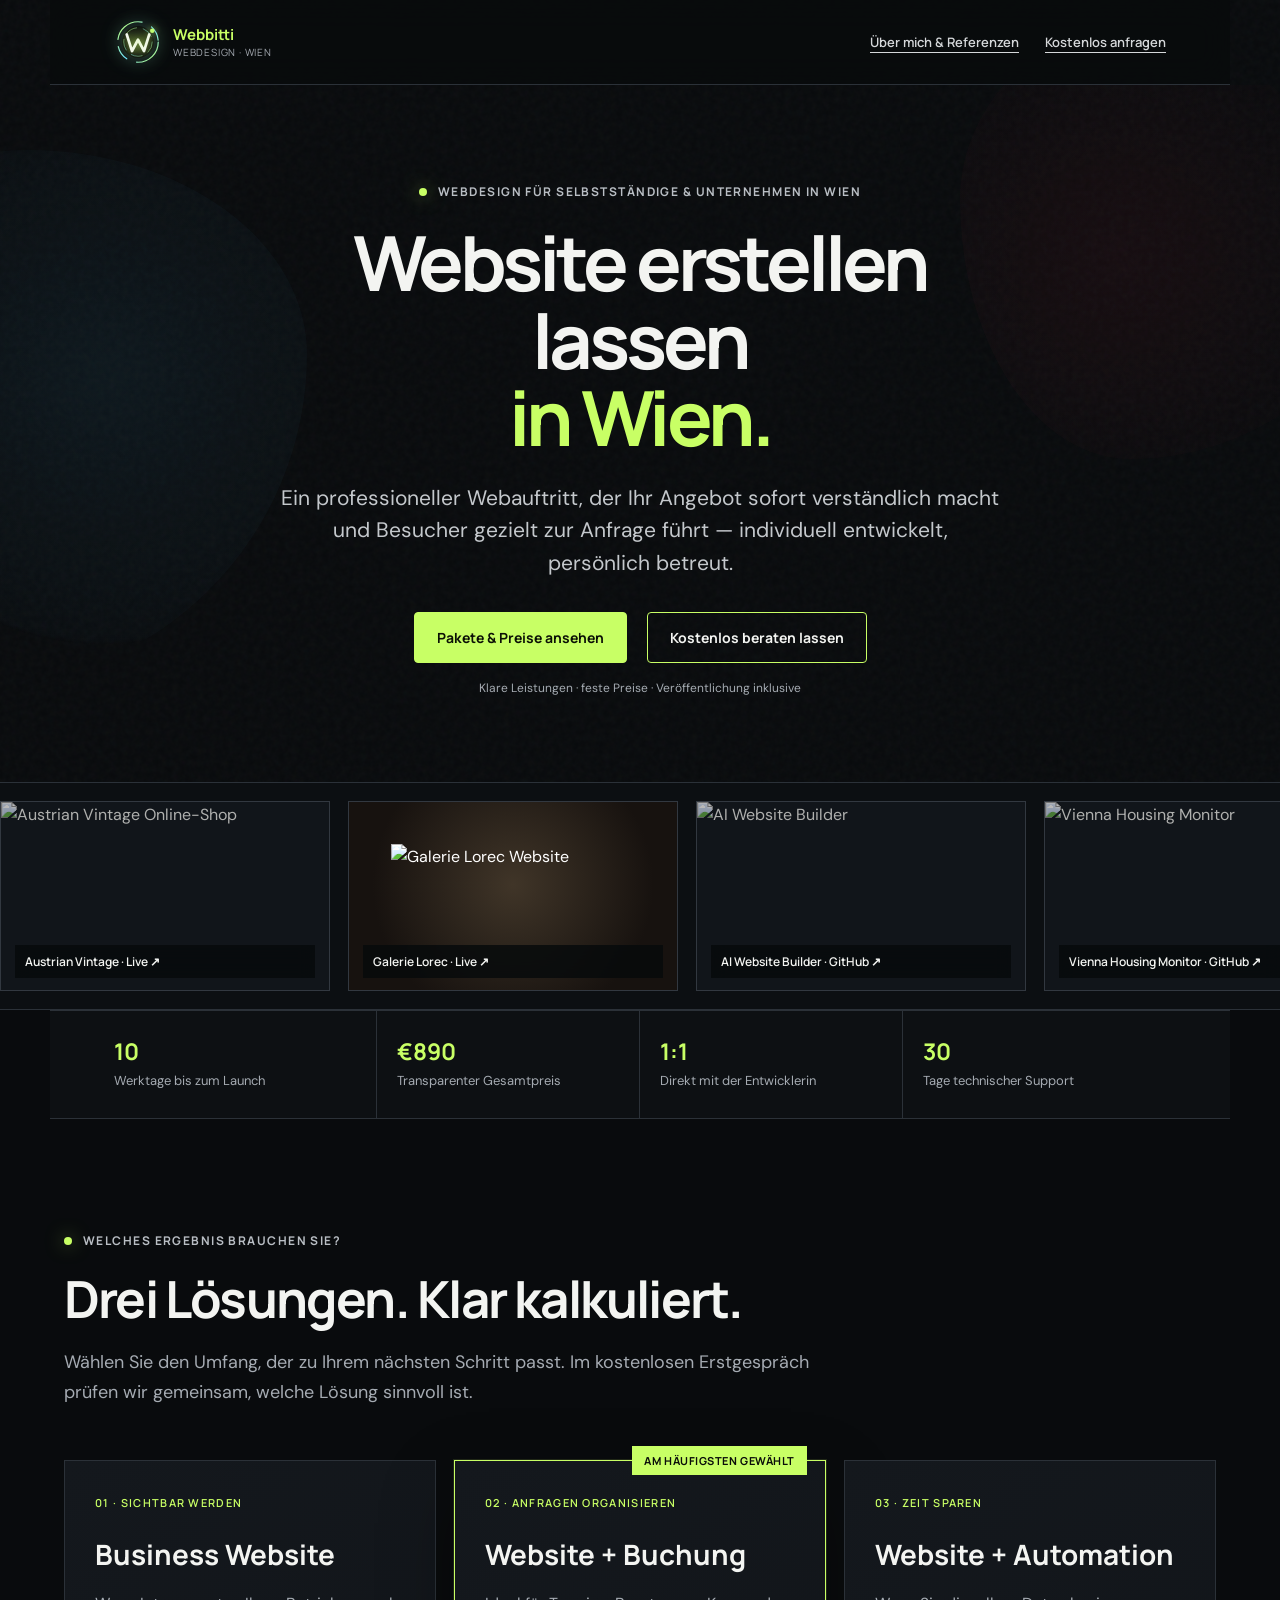
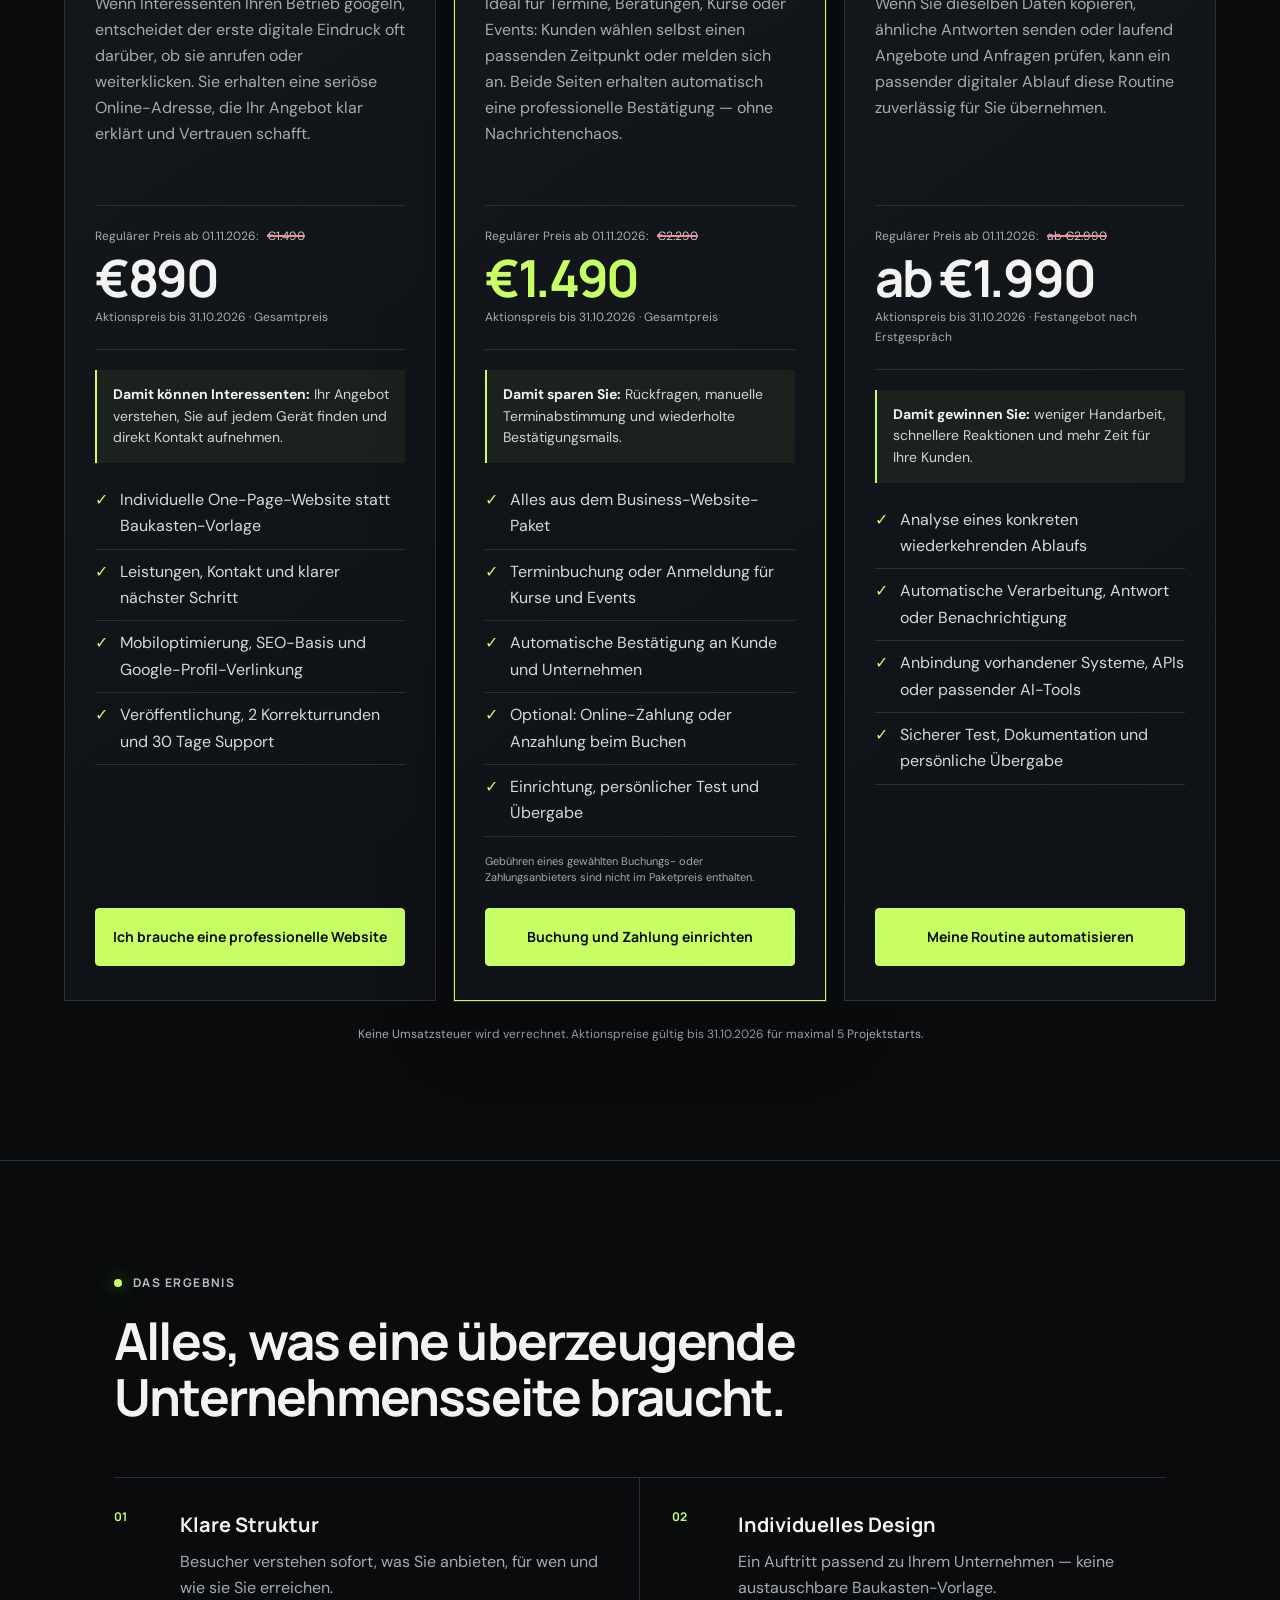
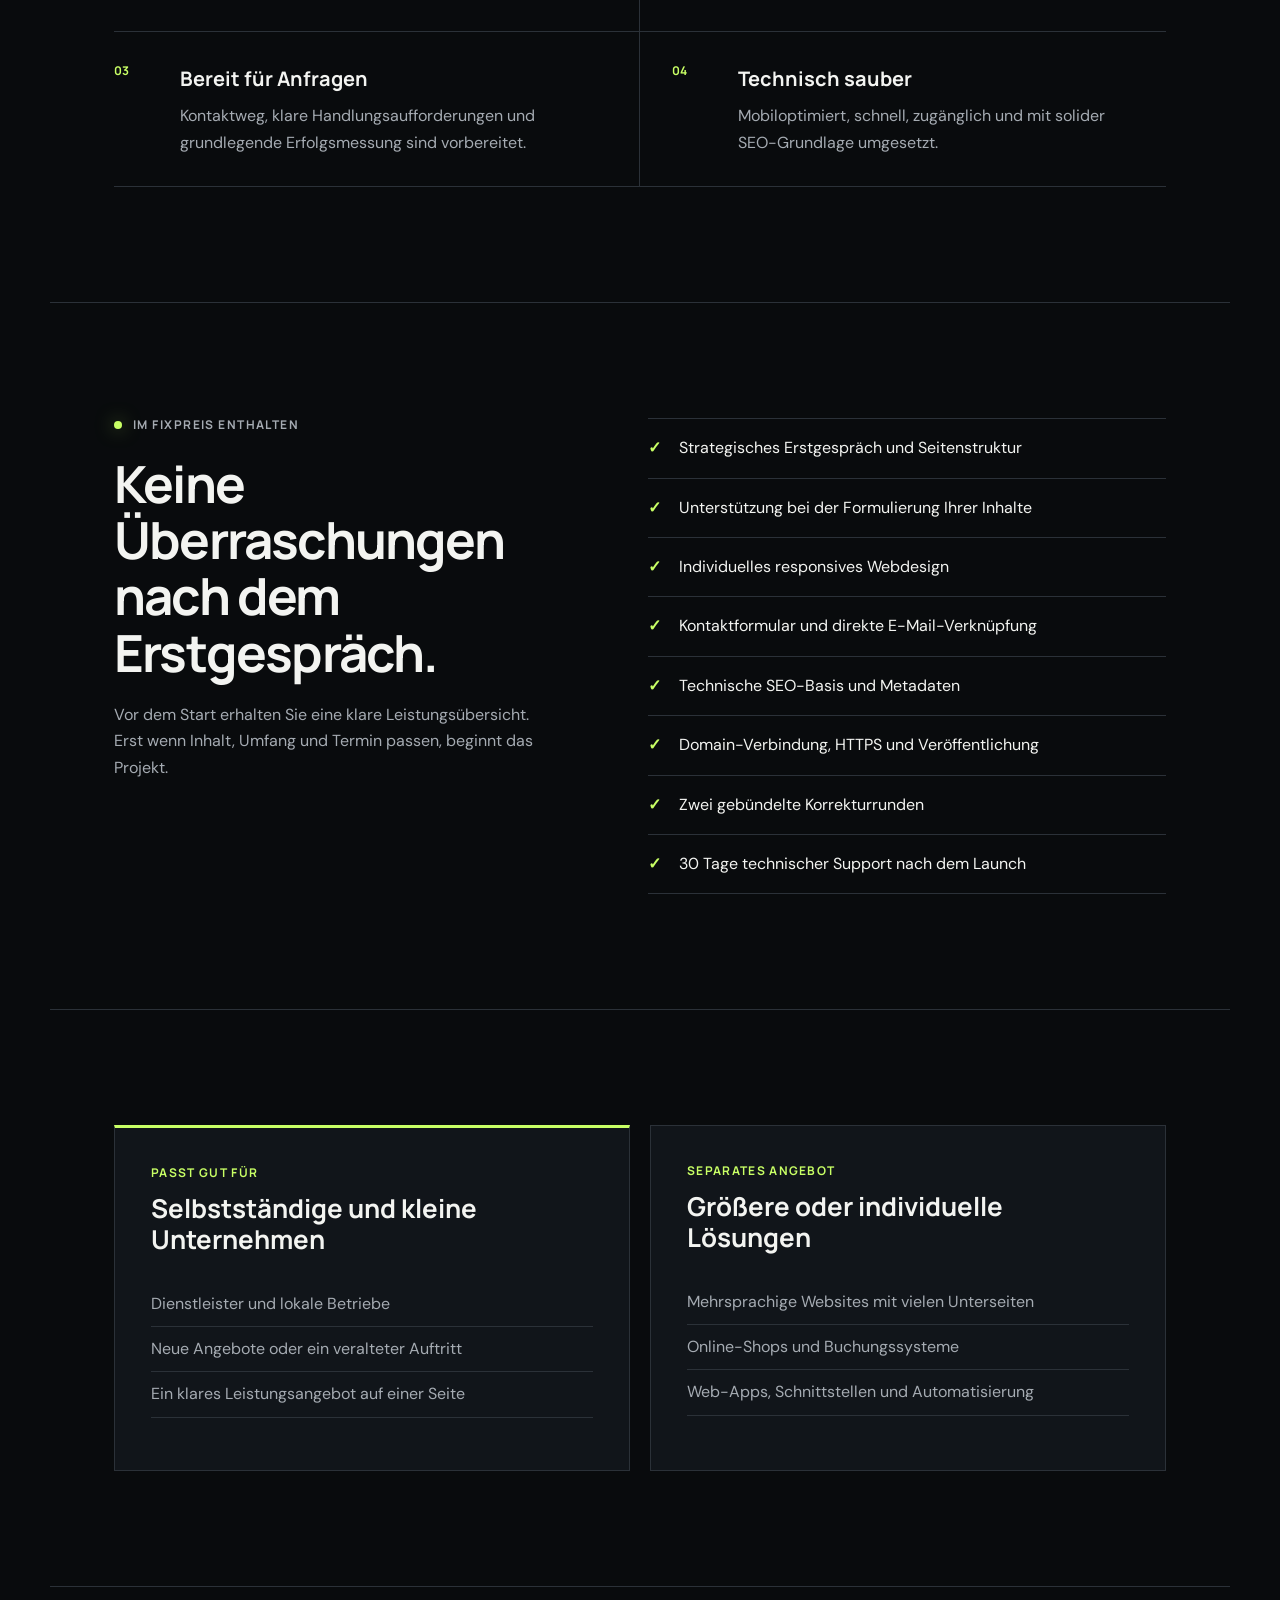
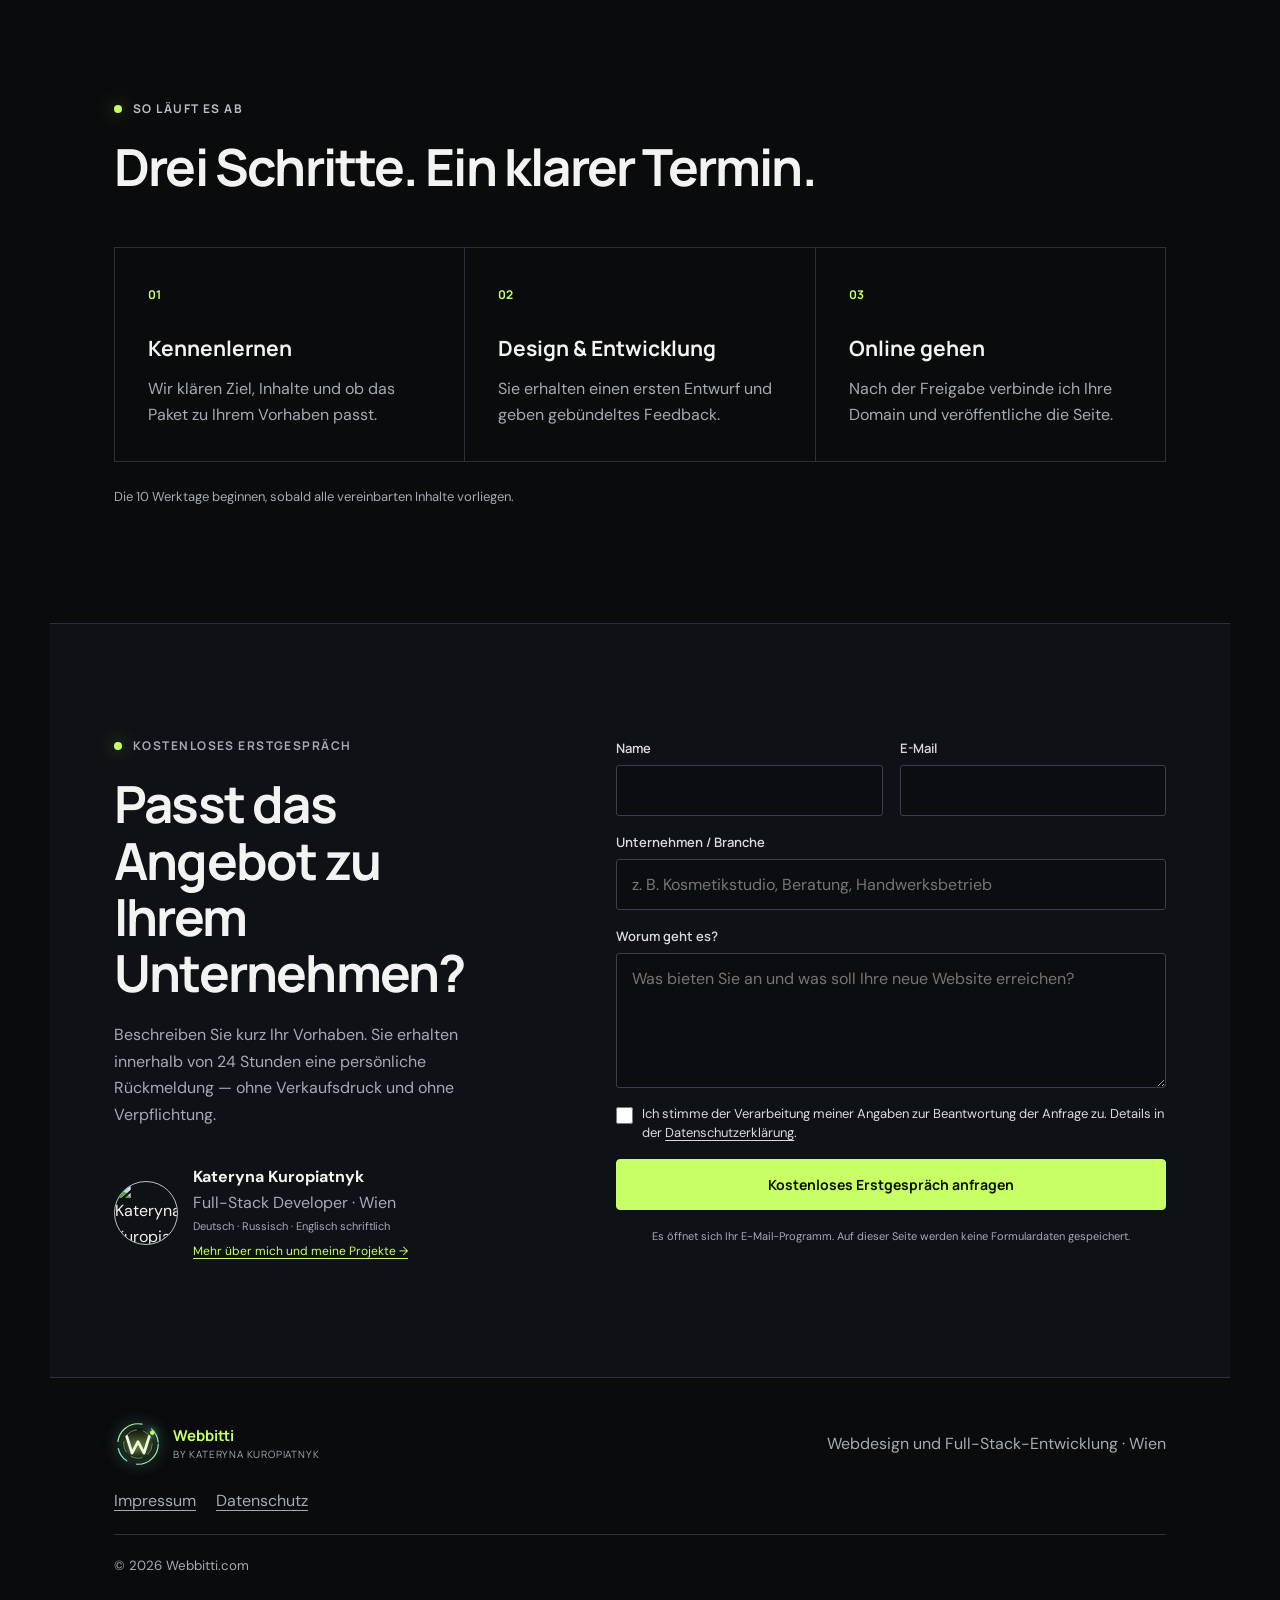
==== webdesign/index.html @ 43cb34ab "Clarify service packages and project links" ====
<!doctype html>
<html lang="de">
<head>
  <meta charset="utf-8">
  <meta name="viewport" content="width=device-width,initial-scale=1">
  <meta name="theme-color" content="#090b0d">
  <title>Website erstellen lassen in Wien | Webbitti</title>
  <meta name="description" content="Website erstellen lassen in Wien: drei klare Pakete für Selbstständige und kleine Unternehmen, persönliche Umsetzung und kostenloses Erstgespräch.">
  <meta name="robots" content="index,follow,max-image-preview:large">
  <link rel="canonical" href="https://webdesign.webbitti.com/">
  <link rel="icon" href="https://webbitti.com/img/favicon.svg" type="image/svg+xml">
  <link rel="preconnect" href="https://fonts.googleapis.com">
  <link rel="preconnect" href="https://fonts.gstatic.com" crossorigin>
  <link href="https://fonts.googleapis.com/css2?family=DM+Sans:wght@400;500;600&family=Manrope:wght@500;600;700&display=swap" rel="stylesheet">
  <link rel="stylesheet" href="landing.css?v=2">
  <link rel="stylesheet" href="hero-center.css?v=2">
  <link rel="stylesheet" href="landing-return.css?v=1">
  <link rel="stylesheet" href="logo-motion.css?v=1">
  <link rel="stylesheet" href="package-detail.css?v=1">
  <script src="landing.js?v=5" defer></script>
  <script type="application/ld+json">{"@context":"https://schema.org","@type":"ProfessionalService","name":"Webbitti","url":"https://webbitti.com","areaServed":{"@type":"City","name":"Wien"},"makesOffer":[{"@type":"Offer","name":"Business Website","price":"890","priceCurrency":"EUR","validThrough":"2026-10-31"},{"@type":"Offer","name":"Website mit Buchung","price":"1490","priceCurrency":"EUR","validThrough":"2026-10-31"},{"@type":"Offer","name":"Website mit Automation","price":"1990","priceCurrency":"EUR"}]}</script>
</head>
<body>
  <a class="skip-link" href="#main">Zum Inhalt</a>
  <header class="topbar">
    <a class="brand" href="https://webbitti.com" aria-label="Webbitti Hauptwebsite">
      <span class="brand-mark" aria-hidden="true"><svg viewBox="0 0 64 64" focusable="false"><defs><linearGradient id="webbitti-glow" x1="0" y1="0" x2="1" y2="1"><stop stop-color="#c8ff65"/><stop offset=".55" stop-color="#71e4ff"/><stop offset="1" stop-color="#c8ff65"/></linearGradient></defs><circle class="logo-orbit outer" cx="32" cy="32" r="27"/><circle class="logo-orbit inner" cx="32" cy="32" r="19"/><path class="logo-w" d="M17 22l7 22 8-15 8 15 7-22"/><circle class="logo-spark" cx="51" cy="17" r="3"/></svg></span>
      <span><b>Webbitti</b><small>Webdesign · Wien</small></span>
    </a>
    <nav class="top-actions" aria-label="Direktlinks">
      <a class="about-link" href="https://webbitti.com/#profil">Über mich &amp; Referenzen</a>
      <a class="top-cta" href="#anfrage">Kostenlos anfragen</a>
    </nav>
  </header>

  <main id="main">
    <section class="hero">
      <div class="hero-copy">
        <p class="eyebrow"><span></span>Webdesign für Selbstständige &amp; Unternehmen in Wien</p>
        <h1>Website erstellen lassen<br><em>in Wien.</em></h1>
        <p class="intro">Ein professioneller Webauftritt, der Ihr Angebot sofort verständlich macht und Besucher gezielt zur Anfrage führt — individuell entwickelt, persönlich betreut.</p>
        <div class="hero-actions"><a class="button primary" href="#angebote">Pakete &amp; Preise ansehen</a><a class="button secondary" href="#anfrage">Kostenlos beraten lassen</a></div>
        <p class="hero-note">Klare Leistungen · feste Preise · Veröffentlichung inklusive</p>
      </div>
      <div class="work-marquee" aria-label="Ausgewählte Projekte">
        <div class="work-track">
          <a href="https://austrianvintage.com" target="_blank" rel="noopener noreferrer"><img src="https://webbitti.com/img/project-antique.jpg" alt="Austrian Vintage Online-Shop"><span>Austrian Vintage · Live ↗</span></a>
          <a class="lorec" href="https://galerie-lorec.at/" target="_blank" rel="noopener noreferrer"><img src="https://webbitti.com/img/project-lorec.png" alt="Galerie Lorec Website"><span>Galerie Lorec · Live ↗</span></a>
          <a href="https://github.com/ekaterinakuropiatnik-max/ai-website-builder" target="_blank" rel="noopener noreferrer"><img src="https://webbitti.com/img/project-ai-builder.jpg" alt="AI Website Builder"><span>AI Website Builder · GitHub ↗</span></a>
          <a href="https://github.com/ekaterinakuropiatnik-max/vienna-housing-monitor" target="_blank" rel="noopener noreferrer"><img src="https://webbitti.com/img/project-housing.jpg" alt="Vienna Housing Monitor"><span>Vienna Housing Monitor · GitHub ↗</span></a>
          <a href="https://ekaterinakuropiatnik-max.github.io/restaurant-website-concept/" target="_blank" rel="noopener noreferrer"><img src="https://webbitti.com/img/project-restaurant.jpg" alt="Restaurant Website Concept"><span>Restaurant Concept · Live ↗</span></a>
          <a href="https://austrianvintage.com" target="_blank" rel="noopener noreferrer" aria-hidden="true" tabindex="-1"><img src="https://webbitti.com/img/project-antique.jpg" alt=""><span>Austrian Vintage · Live ↗</span></a>
          <a class="lorec" href="https://galerie-lorec.at/" target="_blank" rel="noopener noreferrer" aria-hidden="true" tabindex="-1"><img src="https://webbitti.com/img/project-lorec.png" alt=""><span>Galerie Lorec · Live ↗</span></a>
          <a href="https://github.com/ekaterinakuropiatnik-max/ai-website-builder" target="_blank" rel="noopener noreferrer" aria-hidden="true" tabindex="-1"><img src="https://webbitti.com/img/project-ai-builder.jpg" alt=""><span>AI Website Builder · GitHub ↗</span></a>
          <a href="https://github.com/ekaterinakuropiatnik-max/vienna-housing-monitor" target="_blank" rel="noopener noreferrer" aria-hidden="true" tabindex="-1"><img src="https://webbitti.com/img/project-housing.jpg" alt=""><span>Vienna Housing Monitor · GitHub ↗</span></a>
          <a href="https://ekaterinakuropiatnik-max.github.io/restaurant-website-concept/" aria-hidden="true" tabindex="-1"><img src="https://webbitti.com/img/project-restaurant.jpg" alt=""><span>Restaurant Concept · Live ↗</span></a>
        </div>
      </div>
    </section>

    <section class="trust-strip" aria-label="Leistungsversprechen">
      <div><b>10</b><span>Werktage bis zum Launch</span></div>
      <div><b>€890</b><span>Transparenter Gesamtpreis</span></div>
      <div><b>1:1</b><span>Direkt mit der Entwicklerin</span></div>
      <div><b>30</b><span>Tage technischer Support</span></div>
    </section>

    <section class="section offers" id="angebote">
      <div class="section-heading">
        <p class="eyebrow"><span></span>Welches Ergebnis brauchen Sie?</p>
        <h2>Drei Lösungen. Klar kalkuliert.</h2>
        <p>Wählen Sie den Umfang, der zu Ihrem nächsten Schritt passt. Im kostenlosen Erstgespräch prüfen wir gemeinsam, welche Lösung sinnvoll ist.</p>
      </div>
      <div class="offer-grid">
        <article class="package-card">
          <p class="package-kicker">01 · Sichtbar werden</p><h3>Business Website</h3>
          <p class="package-need">Wenn Interessenten Ihren Betrieb googeln, entscheidet der erste digitale Eindruck oft darüber, ob sie anrufen oder weiterklicken. Sie erhalten eine seriöse Online-Adresse, die Ihr Angebot klar erklärt und Vertrauen schafft.</p>
          <div class="package-price"><span>Regulärer Preis ab 01.11.2026: <s>€1.490</s></span><strong>€890</strong><small>Aktionspreis bis 31.10.2026 · Gesamtpreis</small></div>
          <p class="package-result"><b>Damit können Interessenten:</b> Ihr Angebot verstehen, Sie auf jedem Gerät finden und direkt Kontakt aufnehmen.</p>
          <ul><li>Individuelle One-Page-Website statt Baukasten-Vorlage</li><li>Leistungen, Kontakt und klarer nächster Schritt</li><li>Mobiloptimierung, SEO-Basis und Google-Profil-Verlinkung</li><li>Veröffentlichung, 2 Korrekturrunden und 30 Tage Support</li></ul>
          <a class="button primary full" href="#anfrage" data-package="Business Website">Ich brauche eine professionelle Website</a>
        </article>
        <article class="package-card featured">
          <p class="package-badge">Am häufigsten gewählt</p><p class="package-kicker">02 · Anfragen organisieren</p><h3>Website + Buchung</h3>
          <p class="package-need">Ideal für Termine, Beratungen, Kurse oder Events: Kunden wählen selbst einen passenden Zeitpunkt oder melden sich an. Beide Seiten erhalten automatisch eine professionelle Bestätigung — ohne Nachrichtenchaos.</p>
          <div class="package-price"><span>Regulärer Preis ab 01.11.2026: <s>€2.290</s></span><strong>€1.490</strong><small>Aktionspreis bis 31.10.2026 · Gesamtpreis</small></div>
          <p class="package-result"><b>Damit sparen Sie:</b> Rückfragen, manuelle Terminabstimmung und wiederholte Bestätigungsmails.</p>
          <ul><li>Alles aus dem Business-Website-Paket</li><li>Terminbuchung oder Anmeldung für Kurse und Events</li><li>Automatische Bestätigung an Kunde und Unternehmen</li><li>Optional: Online-Zahlung oder Anzahlung beim Buchen</li><li>Einrichtung, persönlicher Test und Übergabe</li></ul>
          <p class="package-note">Gebühren eines gewählten Buchungs- oder Zahlungsanbieters sind nicht im Paketpreis enthalten.</p>
          <a class="button primary full" href="#anfrage" data-package="Website + Buchung">Buchung und Zahlung einrichten</a>
        </article>
        <article class="package-card">
          <p class="package-kicker">03 · Zeit sparen</p><h3>Website + Automation</h3>
          <p class="package-need">Wenn Sie dieselben Daten kopieren, ähnliche Antworten senden oder laufend Angebote und Anfragen prüfen, kann ein passender digitaler Ablauf diese Routine zuverlässig für Sie übernehmen.</p>
          <div class="package-price"><span>Regulärer Preis ab 01.11.2026: <s>ab €2.990</s></span><strong>ab €1.990</strong><small>Aktionspreis bis 31.10.2026 · Festangebot nach Erstgespräch</small></div>
          <p class="package-result"><b>Damit gewinnen Sie:</b> weniger Handarbeit, schnellere Reaktionen und mehr Zeit für Ihre Kunden.</p>
          <ul><li>Analyse eines konkreten wiederkehrenden Ablaufs</li><li>Automatische Verarbeitung, Antwort oder Benachrichtigung</li><li>Anbindung vorhandener Systeme, APIs oder passender AI-Tools</li><li>Sicherer Test, Dokumentation und persönliche Übergabe</li></ul>
          <a class="button primary full" href="#anfrage" data-package="Website + Automation">Meine Routine automatisieren</a>
        </article>
      </div>
      <p class="tax-line">Keine Umsatzsteuer wird verrechnet. Aktionspreise gültig bis 31.10.2026 für maximal 5 Projektstarts.</p>
    </section>

    <section class="section outcome">
      <div class="section-heading">
        <p class="eyebrow"><span></span>Das Ergebnis</p>
        <h2>Alles, was eine überzeugende Unternehmensseite braucht.</h2>
      </div>
      <div class="feature-list">
        <article><b>01</b><div><h3>Klare Struktur</h3><p>Besucher verstehen sofort, was Sie anbieten, für wen und wie sie Sie erreichen.</p></div></article>
        <article><b>02</b><div><h3>Individuelles Design</h3><p>Ein Auftritt passend zu Ihrem Unternehmen — keine austauschbare Baukasten-Vorlage.</p></div></article>
        <article><b>03</b><div><h3>Bereit für Anfragen</h3><p>Kontaktweg, klare Handlungsaufforderungen und grundlegende Erfolgsmessung sind vorbereitet.</p></div></article>
        <article><b>04</b><div><h3>Technisch sauber</h3><p>Mobiloptimiert, schnell, zugänglich und mit solider SEO-Grundlage umgesetzt.</p></div></article>
      </div>
    </section>

    <section class="section included">
      <div>
        <p class="eyebrow"><span></span>Im Fixpreis enthalten</p>
        <h2>Keine Überraschungen nach dem Erstgespräch.</h2>
        <p>Vor dem Start erhalten Sie eine klare Leistungsübersicht. Erst wenn Inhalt, Umfang und Termin passen, beginnt das Projekt.</p>
      </div>
      <ul class="checklist">
        <li>Strategisches Erstgespräch und Seitenstruktur</li>
        <li>Unterstützung bei der Formulierung Ihrer Inhalte</li>
        <li>Individuelles responsives Webdesign</li>
        <li>Kontaktformular und direkte E-Mail-Verknüpfung</li>
        <li>Technische SEO-Basis und Metadaten</li>
        <li>Domain-Verbindung, HTTPS und Veröffentlichung</li>
        <li>Zwei gebündelte Korrekturrunden</li>
        <li>30 Tage technischer Support nach dem Launch</li>
      </ul>
    </section>

    <section class="section fit">
      <div class="fit-card good">
        <p>Passt gut für</p>
        <h3>Selbstständige und kleine Unternehmen</h3>
        <ul><li>Dienstleister und lokale Betriebe</li><li>Neue Angebote oder ein veralteter Auftritt</li><li>Ein klares Leistungsangebot auf einer Seite</li></ul>
      </div>
      <div class="fit-card neutral">
        <p>Separates Angebot</p>
        <h3>Größere oder individuelle Lösungen</h3>
        <ul><li>Mehrsprachige Websites mit vielen Unterseiten</li><li>Online-Shops und Buchungssysteme</li><li>Web-Apps, Schnittstellen und Automatisierung</li></ul>
      </div>
    </section>

    <section class="section process">
      <div class="section-heading">
        <p class="eyebrow"><span></span>So läuft es ab</p>
        <h2>Drei Schritte. Ein klarer Termin.</h2>
      </div>
      <ol>
        <li><b>01</b><h3>Kennenlernen</h3><p>Wir klären Ziel, Inhalte und ob das Paket zu Ihrem Vorhaben passt.</p></li>
        <li><b>02</b><h3>Design & Entwicklung</h3><p>Sie erhalten einen ersten Entwurf und geben gebündeltes Feedback.</p></li>
        <li><b>03</b><h3>Online gehen</h3><p>Nach der Freigabe verbinde ich Ihre Domain und veröffentliche die Seite.</p></li>
      </ol>
      <p class="timing">Die 10 Werktage beginnen, sobald alle vereinbarten Inhalte vorliegen.</p>
    </section>

    <section class="section contact" id="anfrage">
      <div class="contact-copy">
        <p class="eyebrow"><span></span>Kostenloses Erstgespräch</p>
        <h2>Passt das Angebot zu Ihrem Unternehmen?</h2>
        <p>Beschreiben Sie kurz Ihr Vorhaben. Sie erhalten innerhalb von 24 Stunden eine persönliche Rückmeldung — ohne Verkaufsdruck und ohne Verpflichtung.</p>
        <div class="person">
          <img src="https://webbitti.com/img/kateryna-kuropiatnyk-professional.webp" alt="Kateryna Kuropiatnyk, Entwicklerin bei Webbitti" width="96" height="96">
          <div><b>Kateryna Kuropiatnyk</b><span>Full-Stack Developer · Wien</span><small>Deutsch · Russisch · Englisch schriftlich</small><a href="https://webbitti.com/#profil">Mehr über mich und meine Projekte →</a></div>
        </div>
      </div>
      <form id="landing-form">
        <label>Name<input name="name" autocomplete="name" required></label>
        <label>E-Mail<input type="email" name="email" autocomplete="email" required></label>
        <label class="wide">Unternehmen / Branche<input name="company" autocomplete="organization" placeholder="z. B. Kosmetikstudio, Beratung, Handwerksbetrieb"></label>
        <label class="wide">Worum geht es?<textarea name="message" rows="5" required placeholder="Was bieten Sie an und was soll Ihre neue Website erreichen?"></textarea></label>
        <label class="consent wide"><input type="checkbox" required><span>Ich stimme der Verarbeitung meiner Angaben zur Beantwortung der Anfrage zu. Details in der <a href="https://webbitti.com/datenschutz.html">Datenschutzerklärung</a>.</span></label>
        <button class="button primary wide" type="submit">Kostenloses Erstgespräch anfragen</button>
        <small class="wide safe-note">Es öffnet sich Ihr E-Mail-Programm. Auf dieser Seite werden keine Formulardaten gespeichert.</small>
      </form>
    </section>
  </main>

  <footer>
    <a class="brand" href="https://webbitti.com"><span class="brand-mark" aria-hidden="true"><svg viewBox="0 0 64 64" focusable="false"><defs><linearGradient id="webbitti-glow" x1="0" y1="0" x2="1" y2="1"><stop stop-color="#c8ff65"/><stop offset=".55" stop-color="#71e4ff"/><stop offset="1" stop-color="#c8ff65"/></linearGradient></defs><circle class="logo-orbit outer" cx="32" cy="32" r="27"/><circle class="logo-orbit inner" cx="32" cy="32" r="19"/><path class="logo-w" d="M17 22l7 22 8-15 8 15 7-22"/><circle class="logo-spark" cx="51" cy="17" r="3"/></svg></span><span><b>Webbitti</b><small>by Kateryna Kuropiatnyk</small></span></a>
    <p>Webdesign und Full-Stack-Entwicklung · Wien</p>
    <nav aria-label="Rechtliches"><a href="https://webbitti.com/impressum.html">Impressum</a><a href="https://webbitti.com/datenschutz.html">Datenschutz</a></nav>
    <small>© <span id="year"></span> Webbitti.com</small>
  </footer>
</body>
</html>
---- webdesign/landing.css ----
:root{--bg:#f7f5f1;--panel:#fff;--soft:#eef2f4;--ink:#162433;--muted:#5e6a73;--line:#d8dde0;--blue:#28536b;--blue-dark:#173b51;--wine:#8b2635;--pad:clamp(22px,5vw,76px);--max:1180px}*{box-sizing:border-box}html{scroll-behavior:smooth}body{margin:0;background:var(--bg);color:var(--ink);font:400 16px/1.65 "DM Sans",sans-serif;-webkit-font-smoothing:antialiased}a{color:inherit}h1,h2,h3,p{margin-top:0}h1,h2,h3,.brand,.button{font-family:Manrope,sans-serif}.skip-link{position:absolute;left:-9999px}.skip-link:focus{left:16px;top:16px;z-index:20;background:#fff;color:var(--blue-dark);padding:10px 14px;border:2px solid var(--blue)}.topbar{max-width:var(--max);margin:auto;padding:18px var(--pad);display:flex;align-items:center;justify-content:space-between;border-bottom:1px solid var(--line)}.brand{display:flex;align-items:center;gap:11px;text-decoration:none}.brand-mark{width:42px;height:42px;border:1px solid var(--blue);border-radius:50%;display:grid;place-items:center;color:var(--blue-dark);font-weight:700}.brand>span:last-child{display:flex;flex-direction:column;line-height:1.15}.brand b{color:var(--blue-dark);font-size:15px}.brand small{margin-top:4px;color:var(--muted);font-size:10px;letter-spacing:.08em;text-transform:uppercase}.top-actions{display:flex;align-items:center;gap:26px}.about-link,.top-cta{font:600 13px Manrope;text-underline-offset:5px}.about-link{color:var(--muted)}.top-cta{color:var(--blue-dark)}.hero{max-width:var(--max);min-height:620px;margin:auto;padding:clamp(58px,8vw,100px) var(--pad);display:grid;grid-template-columns:minmax(0,1.12fr) minmax(340px,.88fr);gap:clamp(44px,7vw,86px);align-items:center}.eyebrow{display:flex;align-items:center;gap:11px;color:var(--blue);font:700 12px/1.2 Manrope;letter-spacing:.12em;text-transform:uppercase}.eyebrow span{width:18px;height:2px;background:var(--wine)}h1{font-size:clamp(45px,5.4vw,72px);line-height:1.04;letter-spacing:-.045em;margin:27px 0 30px;max-width:780px}h1 em{font-style:normal;color:var(--blue)}.intro{max-width:680px;color:var(--muted);font-size:clamp(18px,1.8vw,21px);line-height:1.55}.hero-actions{display:flex;align-items:center;gap:20px;flex-wrap:wrap;margin-top:34px}.hero-actions span{color:var(--muted);font-size:13px}.button{display:inline-flex;justify-content:center;align-items:center;min-height:51px;padding:0 22px;border:1px solid var(--blue-dark);border-radius:3px;text-decoration:none;font-size:14px;font-weight:700;cursor:pointer}.button.primary{background:var(--blue-dark);color:#fff}.button.primary:hover{background:var(--blue)}.button.full{width:100%}.offer-card{position:relative;padding:34px;background:var(--panel);border:1px solid #cbd2d6;box-shadow:0 18px 50px rgba(27,49,63,.1)}.offer-card:before{content:"";position:absolute;inset:0;border-top:4px solid var(--wine);pointer-events:none}.offer-label{color:var(--wine);font:700 12px Manrope;letter-spacing:.11em;text-transform:uppercase}.old-price,.current-price{display:flex;justify-content:space-between;align-items:flex-end;border-bottom:1px solid var(--line);padding:13px 0;margin:0}.old-price span,.current-price span{color:var(--muted);font-size:13px}.old-price s{color:#79838a;font:600 24px Manrope}.current-price strong{font:700 50px/.95 Manrope;color:var(--blue-dark);letter-spacing:-.05em}.tax-note{margin:12px 0 23px;color:var(--muted);font-size:12px}.offer-card ul,.checklist,.fit-card ul{list-style:none;padding:0}.offer-card li{padding:10px 0 10px 27px;border-bottom:1px solid var(--line);position:relative;color:var(--ink)}.offer-card li:before,.checklist li:before{content:"✓";position:absolute;left:0;color:var(--wine);font-weight:700}.offer-card .button{margin-top:25px}.offer-card>small{display:block;text-align:center;color:var(--muted);margin-top:12px}.trust-strip{max-width:var(--max);margin:auto;padding:0 var(--pad);display:grid;grid-template-columns:repeat(4,1fr);border-top:1px solid var(--line);border-bottom:1px solid var(--line);background:#f1efeb}.trust-strip div{padding:24px 20px;border-right:1px solid var(--line)}.trust-strip div:first-child{padding-left:0}.trust-strip div:last-child{border-right:0}.trust-strip b{display:block;color:var(--blue-dark);font:700 23px Manrope}.trust-strip span{color:var(--muted);font-size:13px}.section{max-width:var(--max);margin:auto;padding:clamp(76px,9vw,115px) var(--pad);border-bottom:1px solid var(--line)}.section-heading{max-width:740px;margin-bottom:52px}h2{font-size:clamp(34px,4vw,52px);line-height:1.1;letter-spacing:-.035em;margin:22px 0}.feature-list{display:grid;grid-template-columns:1fr 1fr;border-top:1px solid var(--line)}.feature-list article{display:grid;grid-template-columns:48px 1fr;gap:18px;padding:30px 24px 30px 0;border-bottom:1px solid var(--line)}.feature-list article:nth-child(odd){border-right:1px solid var(--line)}.feature-list article:nth-child(even){padding-left:32px}.feature-list article>b{color:var(--wine);font:700 12px Manrope}.feature-list h3{font-size:20px;margin-bottom:8px}.feature-list p,.included>div>p,.process li p,.contact-copy>p{color:var(--muted);margin-bottom:0}.included{display:grid;grid-template-columns:.9fr 1.1fr;gap:clamp(50px,9vw,110px);align-items:start}.checklist{margin:0;border-top:1px solid var(--line)}.checklist li{position:relative;padding:16px 10px 16px 31px;border-bottom:1px solid var(--line);color:var(--ink)}.fit{display:grid;grid-template-columns:1fr 1fr;gap:20px}.fit-card{padding:36px;border:1px solid var(--line);background:var(--panel)}.fit-card.good{border-top:3px solid var(--wine)}.fit-card>p{color:var(--wine);font:700 12px Manrope;text-transform:uppercase;letter-spacing:.11em}.fit-card h3{font-size:26px;line-height:1.2}.fit-card li{padding:9px 0;border-bottom:1px solid var(--line);color:var(--muted)}.process ol{list-style:none;padding:0;display:grid;grid-template-columns:repeat(3,1fr);gap:1px;background:var(--line);border:1px solid var(--line)}.process li{padding:33px;background:var(--panel)}.process li>b{color:var(--wine);font:700 12px Manrope}.process h3{font-size:21px;margin:24px 0 10px}.timing{margin:24px 0 0;color:var(--muted);font-size:13px}.contact{display:grid;grid-template-columns:.85fr 1.15fr;gap:clamp(50px,8vw,96px);align-items:start;background:#eef2f4}.person{display:flex;align-items:center;gap:15px;margin-top:36px}.person img{width:64px;height:64px;object-fit:cover;object-position:center 20%;border-radius:50%;border:1px solid #b9c2c7}.person div{display:flex;flex-direction:column}.person span,.person small{color:var(--muted)}.person small{font-size:11px}.person a{margin-top:7px;color:var(--blue-dark);font-size:12px;text-underline-offset:3px}form{display:grid;grid-template-columns:1fr 1fr;gap:17px}label{display:flex;flex-direction:column;gap:8px;color:var(--ink);font:600 13px Manrope}input,textarea{width:100%;border:1px solid #bfc8cd;border-radius:3px;background:#fff;color:var(--ink);font:400 16px DM Sans;padding:14px 15px;outline:none}input:focus,textarea:focus{border-color:var(--blue);box-shadow:0 0 0 3px rgba(40,83,107,.12)}textarea{resize:vertical;min-height:130px}.wide{grid-column:1/-1}.consent{display:grid;grid-template-columns:18px 1fr;align-items:start;font-family:DM Sans;font-weight:400;line-height:1.45}.consent input{width:17px;height:17px;margin:2px 0 0;padding:0;accent-color:var(--blue-dark)}.consent a{text-underline-offset:3px}.safe-note{color:var(--muted);font-size:11px;text-align:center}footer{max-width:var(--max);margin:auto;padding:42px var(--pad);display:grid;grid-template-columns:1fr auto;gap:20px;align-items:center;color:var(--muted)}footer p{margin:0}footer nav{display:flex;gap:20px}footer>small{grid-column:1/-1;border-top:1px solid var(--line);padding-top:20px}footer nav a{text-underline-offset:4px}@media(max-width:900px){.hero,.included,.contact{grid-template-columns:1fr}.hero{padding-top:68px}.offer-card{max-width:560px}.trust-strip{grid-template-columns:1fr 1fr}.trust-strip div:nth-child(2){border-right:0}.trust-strip div:nth-child(-n+2){border-bottom:1px solid var(--line)}.process ol{grid-template-columns:1fr}.fit{grid-template-columns:1fr}}@media(max-width:620px){.topbar{padding:15px 20px}.about-link{display:none}.top-actions{gap:12px}.top-cta{font-size:12px}.hero,.section{padding-left:20px;padding-right:20px}h1{font-size:clamp(40px,12vw,56px)}.offer-card{padding:27px 22px}.trust-strip{padding:0 20px}.trust-strip div{padding:19px 10px}.trust-strip div:nth-child(odd){padding-left:0}.trust-strip b{font-size:20px}.trust-strip span{font-size:11px}.feature-list{grid-template-columns:1fr}.feature-list article,.feature-list article:nth-child(even){padding:25px 0;border-right:0}.fit-card{padding:28px 22px}.process li{padding:28px 23px}form{grid-template-columns:1fr}footer{grid-template-columns:1fr;padding:38px 20px}footer nav{flex-wrap:wrap}}
---- webdesign/hero-center.css ----
.hero {
  max-width: var(--max);
  min-height: 0;
  margin: auto;
  padding: clamp(34px, 4vw, 52px) var(--pad) clamp(58px, 7vw, 82px);
  display: flex;
  flex-direction: column;
  gap: 24px;
  align-items: center;
  position: relative;
  isolation: isolate;
  overflow: hidden;
}

.hero::before,
.hero::after {
  content: "";
  position: absolute;
  z-index: -1;
  border-radius: 48% 52% 62% 38% / 42% 38% 62% 58%;
  filter: blur(.2px);
  pointer-events: none;
}

.hero::before {
  width: min(42vw, 560px);
  aspect-ratio: 1;
  left: -18%;
  top: 7%;
  background: radial-gradient(circle at 62% 42%, rgba(49,105,133,.14), rgba(49,105,133,.035) 58%, transparent 59%);
  animation: drift-left 13s ease-in-out infinite alternate;
}

.hero::after {
  width: min(35vw, 470px);
  aspect-ratio: 1;
  right: -10%;
  top: -8%;
  background: radial-gradient(circle at 35% 55%, rgba(139,38,53,.11), rgba(139,38,53,.025) 60%, transparent 61%);
  animation: drift-right 15s ease-in-out infinite alternate;
}

.hero-copy {
  max-width: 900px;
  text-align: center;
}

.hero-copy::after {
  content: "";
  display: block;
  width: 52px;
  height: 3px;
  margin: 22px auto 0;
  background: linear-gradient(90deg, var(--wine), var(--blue));
}

.hero-copy .eyebrow { justify-content: center; }
.hero h1 {
  max-width: none;
  font-size: clamp(40px, 4.2vw, 58px);
  line-height: 1.06;
  margin: 18px 0 17px;
}
.hero .intro { max-width: 720px; margin: 0 auto; }

.offer-card {
  width: 100%;
  max-width: 1000px;
  display: grid;
  grid-template-columns: 1.15fr .8fr .95fr;
  grid-template-areas: "benefits price action";
  gap: 34px;
  align-items: center;
  padding: 34px 38px;
  background: rgba(255,255,255,.9);
  backdrop-filter: blur(12px);
  box-shadow: 0 24px 70px rgba(27,49,63,.13);
  animation: rise-in .8s .15s both ease-out;
}

.offer-price { grid-area: price; text-align: center; padding: 0 24px; border-left: 1px solid var(--line); border-right: 1px solid var(--line); }
.offer-card > ul { grid-area: benefits; }
.offer-action { grid-area: action; }

.offer-card ul {
  margin: 0;
  display: grid;
  grid-template-columns: 1fr 1fr;
  column-gap: 24px;
}

.offer-card .button { margin: 0; }
.offer-action { display: flex; flex-direction: column; gap: 10px; text-align: center; }
.offer-action small { color: var(--muted); font-size: 11px; line-height: 1.35; }
.offer-label { margin-bottom: 8px; }
.old-price, .current-price { padding: 7px 0; justify-content: center; gap: 12px; }
.old-price { flex-direction: column; gap: 0; align-items: center; }
.old-price s { font-size: 20px; }
.current-price { flex-direction: column; gap: 4px; align-items: center; }
.current-price strong { font-size: 56px; }
.tax-note { margin: 9px 0 0; }

@keyframes rise-in { from { opacity: 0; transform: translateY(18px); } to { opacity: 1; transform: translateY(0); } }
@keyframes drift-left { to { transform: translate(7%, -3%) rotate(7deg); } }
@keyframes drift-right { to { transform: translate(-6%, 7%) rotate(-9deg); } }

@media (max-width: 900px) {
  .offer-card { max-width: 650px; grid-template-columns: 1fr 1fr; grid-template-areas: "benefits price" "action action"; }
  .offer-price { border-right: 0; }
  .offer-card ul { grid-template-columns: 1fr; }
  .hero { padding-top: 38px; }
}

@media (max-width: 620px) {
  .hero { gap: 28px; padding-top: 42px; }
  .hero h1 { font-size: clamp(38px, 11vw, 52px); }
  .offer-card { display: block; padding: 27px 22px; }
  .offer-price { border: 0; border-bottom: 1px solid var(--line); padding: 0 0 20px; }
  .offer-card ul { margin: 20px 0; }
  .offer-action { margin-top: 22px; }
}

@media (prefers-reduced-motion: reduce) {
  .hero::before, .hero::after, .offer-card { animation: none; }
}

body.reveal-ready .trust-strip,
body.reveal-ready .section {
  opacity: 0;
  transform: translateY(24px);
  transition: opacity .65s ease, transform .65s ease;
}

body.reveal-ready .trust-strip.is-visible,
body.reveal-ready .section.is-visible {
  opacity: 1;
  transform: translateY(0);
}

.feature-list article,
.fit-card,
.process li {
  transition: transform .25s ease, box-shadow .25s ease, background-color .25s ease;
}

@media (hover: hover) {
  .feature-list article:hover,
  .fit-card:hover,
  .process li:hover {
    transform: translateY(-4px);
    box-shadow: 0 16px 36px rgba(27,49,63,.08);
    background: rgba(255,255,255,.72);
  }
}

@media (prefers-reduced-motion: reduce) {
  body.reveal-ready .trust-strip,
  body.reveal-ready .section { opacity: 1; transform: none; transition: none; }
  .feature-list article, .fit-card, .process li { transition: none; }
}
---- webdesign/landing-return.css ----
:root{--bg:#090b0d;--panel:#11151a;--soft:#171c22;--ink:#f3f4f1;--muted:#a5abb2;--line:#2b3138;--blue:#9bb1c0;--blue-dark:#c8ff65;--wine:#c8ff65;--lime:#c8ff65}body{overflow-x:hidden;background:var(--bg);color:var(--ink)}body::before{content:"";position:fixed;inset:0;pointer-events:none;opacity:.035;background-image:url("data:image/svg+xml,%3Csvg viewBox='0 0 160 160' xmlns='http://www.w3.org/2000/svg'%3E%3Cfilter id='n'%3E%3CfeTurbulence type='fractalNoise' baseFrequency='.9' numOctaves='3'/%3E%3C/filter%3E%3Crect width='100%25' height='100%25' filter='url(%23n)'/%3E%3C/svg%3E")}a{color:inherit}.topbar{background:rgba(9,11,13,.84);backdrop-filter:blur(16px);border-color:var(--line);position:sticky;top:0;z-index:20}.brand-mark{border-color:var(--lime);color:var(--lime)}.brand b{color:var(--lime)}.about-link,.top-cta{color:#d5d8da}.hero{max-width:none;display:block;padding:clamp(60px,8vw,100px) 0 0;overflow:hidden}.hero-copy{max-width:900px;margin:auto;padding:0 var(--pad);text-align:center}.hero-copy .eyebrow{justify-content:center}.eyebrow{color:#b9bec4}.eyebrow span{width:8px;height:8px;border-radius:50%;background:var(--lime);box-shadow:0 0 18px rgba(200,255,101,.5)}.hero-copy::after{display:none}.hero h1{font-size:clamp(46px,6vw,76px);line-height:1.02;letter-spacing:-.052em;margin:25px 0 25px}.hero h1 em{color:var(--lime)}.hero .intro{max-width:720px;margin:auto;color:#c4c8cc;font-size:clamp(18px,1.8vw,21px)}.hero-actions{justify-content:center;margin-top:32px}.button{border-color:var(--lime);border-radius:4px}.button.primary{background:var(--lime);color:#0b1005}.button.primary:hover{background:#d8ff91}.button.secondary{background:transparent;color:var(--ink)}.button.secondary:hover{border-color:#fff}.hero-note{margin:16px 0 0;color:var(--muted);font-size:12px}.work-marquee{width:100%;margin-top:clamp(54px,7vw,84px);padding:18px 0;border-top:1px solid var(--line);border-bottom:1px solid var(--line);overflow:hidden;background:#0c0f12}.work-track{display:flex;width:max-content;gap:18px;animation:portfolio-flow 34s linear infinite}.work-track:hover{animation-play-state:paused}.work-track a{position:relative;width:330px;height:190px;flex:none;overflow:hidden;border:1px solid #323840;background:#11151a;text-decoration:none}.work-track img{width:100%;height:100%;object-fit:cover;filter:saturate(.82) brightness(.72);transition:.5s}.work-track span{position:absolute;left:14px;right:14px;bottom:12px;padding:8px 10px;background:rgba(7,10,12,.82);backdrop-filter:blur(8px);font:600 12px Manrope}.work-track a:hover img{transform:scale(1.04);filter:saturate(1) brightness(.9)}@keyframes portfolio-flow{to{transform:translateX(calc(-50% - 9px))}}.trust-strip{background:#0d1013;border-color:var(--line)}.trust-strip b{color:var(--lime)}.section{border-color:var(--line)}h2{color:var(--ink)}.offers{max-width:1320px}.offers .section-heading{max-width:760px}.offers .section-heading>p:last-child{color:var(--muted);font-size:18px}.offer-grid{display:grid;grid-template-columns:repeat(3,1fr);gap:18px;align-items:stretch}.package-card{position:relative;display:flex;flex-direction:column;padding:34px 30px;border:1px solid var(--line);background:linear-gradient(145deg,#14181d,#0e1115);transition:.3s}.package-card:hover{transform:translateY(-7px);border-color:#66727d;box-shadow:0 28px 65px rgba(0,0,0,.28)}.package-card.featured{border-color:var(--lime);box-shadow:0 0 0 1px rgba(200,255,101,.12),0 28px 70px rgba(0,0,0,.25)}.package-badge{position:absolute;right:18px;top:-15px;margin:0;padding:7px 12px;background:var(--lime);color:#0a0d09;font:700 11px Manrope;text-transform:uppercase;letter-spacing:.05em}.package-kicker{color:var(--lime);font:600 11px Manrope;letter-spacing:.12em;text-transform:uppercase}.package-card h3{font-size:28px;margin:10px 0 14px}.package-need{min-height:84px;color:var(--muted)}.package-price{display:flex;flex-direction:column;padding:21px 0;margin:8px 0 20px;border-top:1px solid var(--line);border-bottom:1px solid var(--line)}.package-price span,.package-price small{color:var(--muted);font-size:12px}.package-price strong{margin:5px 0;color:var(--ink);font:700 clamp(38px,4vw,52px)/1 Manrope;letter-spacing:-.045em}.package-card.featured .package-price strong{color:var(--lime)}.package-card ul{list-style:none;padding:0;margin:0 0 28px;flex:1}.package-card li{position:relative;padding:9px 0 9px 25px;border-bottom:1px solid var(--line);color:#d6d9db}.package-card li::before{content:"✓";position:absolute;left:0;color:var(--lime)}.tax-line{text-align:center;color:var(--muted);font-size:12px;margin:24px 0 0}.feature-list article,.fit-card,.process li{background:var(--bg)}.fit-card{background:var(--panel)}.fit-card.good{border-top-color:var(--lime)}.fit-card>p,.feature-list article>b,.process li>b{color:var(--lime)}.checklist li,.feature-list article,.process ol,.process li,.fit-card,.contact{border-color:var(--line)}.contact{background:#0e1115}.person a{color:var(--lime)}input,textarea{background:#0b0e11;border-color:#394049;color:var(--ink)}input:focus,textarea:focus{border-color:var(--lime);box-shadow:0 0 0 3px rgba(200,255,101,.08)}label{color:#d8dadd}footer{color:var(--muted)}@media(max-width:980px){.offer-grid{grid-template-columns:1fr;max-width:650px}.package-need{min-height:0}.package-card.featured{order:-1}}@media(max-width:620px){.hero{padding-top:48px}.hero h1{font-size:clamp(42px,12vw,58px)}.hero-actions{flex-direction:column;align-items:stretch}.work-track a{width:270px;height:160px}.work-track{animation-duration:27s}.package-card{padding:30px 23px}}@media(prefers-reduced-motion:reduce){.work-track{animation:none;transform:none;overflow-x:auto}.package-card{transition:none}}
---- webdesign/logo-motion.css ----
.brand-mark {
  position: relative;
  width: 48px;
  height: 48px;
  border: 0;
  overflow: visible;
  filter: drop-shadow(0 0 8px rgba(200,255,101,.28));
}
.brand-mark::before {
  content: "";
  position: absolute;
  inset: 8px;
  border-radius: 50%;
  background: radial-gradient(circle, rgba(200,255,101,.2), transparent 68%);
  box-shadow: 0 0 22px rgba(113,228,255,.24);
  animation: logo-breathe 2.8s ease-in-out infinite;
}
.brand-mark svg { width: 100%; height: 100%; overflow: visible; }
.logo-orbit { fill: none; stroke: url(#webbitti-glow); stroke-linecap: round; transform-origin: 32px 32px; }
.logo-orbit.outer { stroke-width: 1.6; stroke-dasharray: 44 14 20 10; animation: logo-spin 8s linear infinite; }
.logo-orbit.inner { stroke-width: 1; stroke-dasharray: 15 9; opacity: .65; animation: logo-spin-reverse 5s linear infinite; }
.logo-w { fill: none; stroke: #f4f7f2; stroke-width: 3.6; stroke-linecap: round; stroke-linejoin: round; filter: drop-shadow(0 0 5px rgba(200,255,101,.5)); }
.logo-spark { fill: #c8ff65; filter: drop-shadow(0 0 5px #c8ff65); transform-origin: 32px 32px; animation: logo-spin 4s linear infinite, spark-pulse 1.4s ease-in-out infinite alternate; }
.brand:hover .brand-mark { filter: drop-shadow(0 0 13px rgba(200,255,101,.55)); }
.work-track .lorec { background:radial-gradient(circle at 50% 44%,#403528,#17120f 72%); }
.work-track .lorec img { object-fit:contain; padding:42px; filter:brightness(1.08) contrast(1.05); }
.work-track .lorec:hover img { transform:scale(1.05); filter:brightness(1.2); }
@keyframes logo-spin { to { transform:rotate(360deg); } }
@keyframes logo-spin-reverse { to { transform:rotate(-360deg); } }
@keyframes logo-breathe { 50% { transform:scale(1.12); opacity:.58; } }
@keyframes spark-pulse { to { r:4px; } }
@media (prefers-reduced-motion:reduce) { .logo-orbit,.logo-spark,.brand-mark::before { animation:none!important; } }
---- webdesign/package-detail.css ----
.package-card { isolation:isolate; }
.package-need { min-height:190px; line-height:1.62; }
.package-result { margin:0 0 15px; padding:14px 16px; border-left:2px solid var(--lime); background:rgba(200,255,101,.055); color:#cfd3d6; font-size:14px; line-height:1.55; }
.package-result b { color:var(--ink); }
.package-note { margin:-12px 0 22px; color:var(--muted); font-size:11px; line-height:1.5; }
.package-price s { margin-left:6px; color:#c5cad0; text-decoration-color:#ff8796; text-decoration-thickness:2px; }
.package-card .button.full { min-height:58px; padding-inline:16px; text-align:center; line-height:1.25; }
@media(max-width:980px){.package-need{min-height:0}}
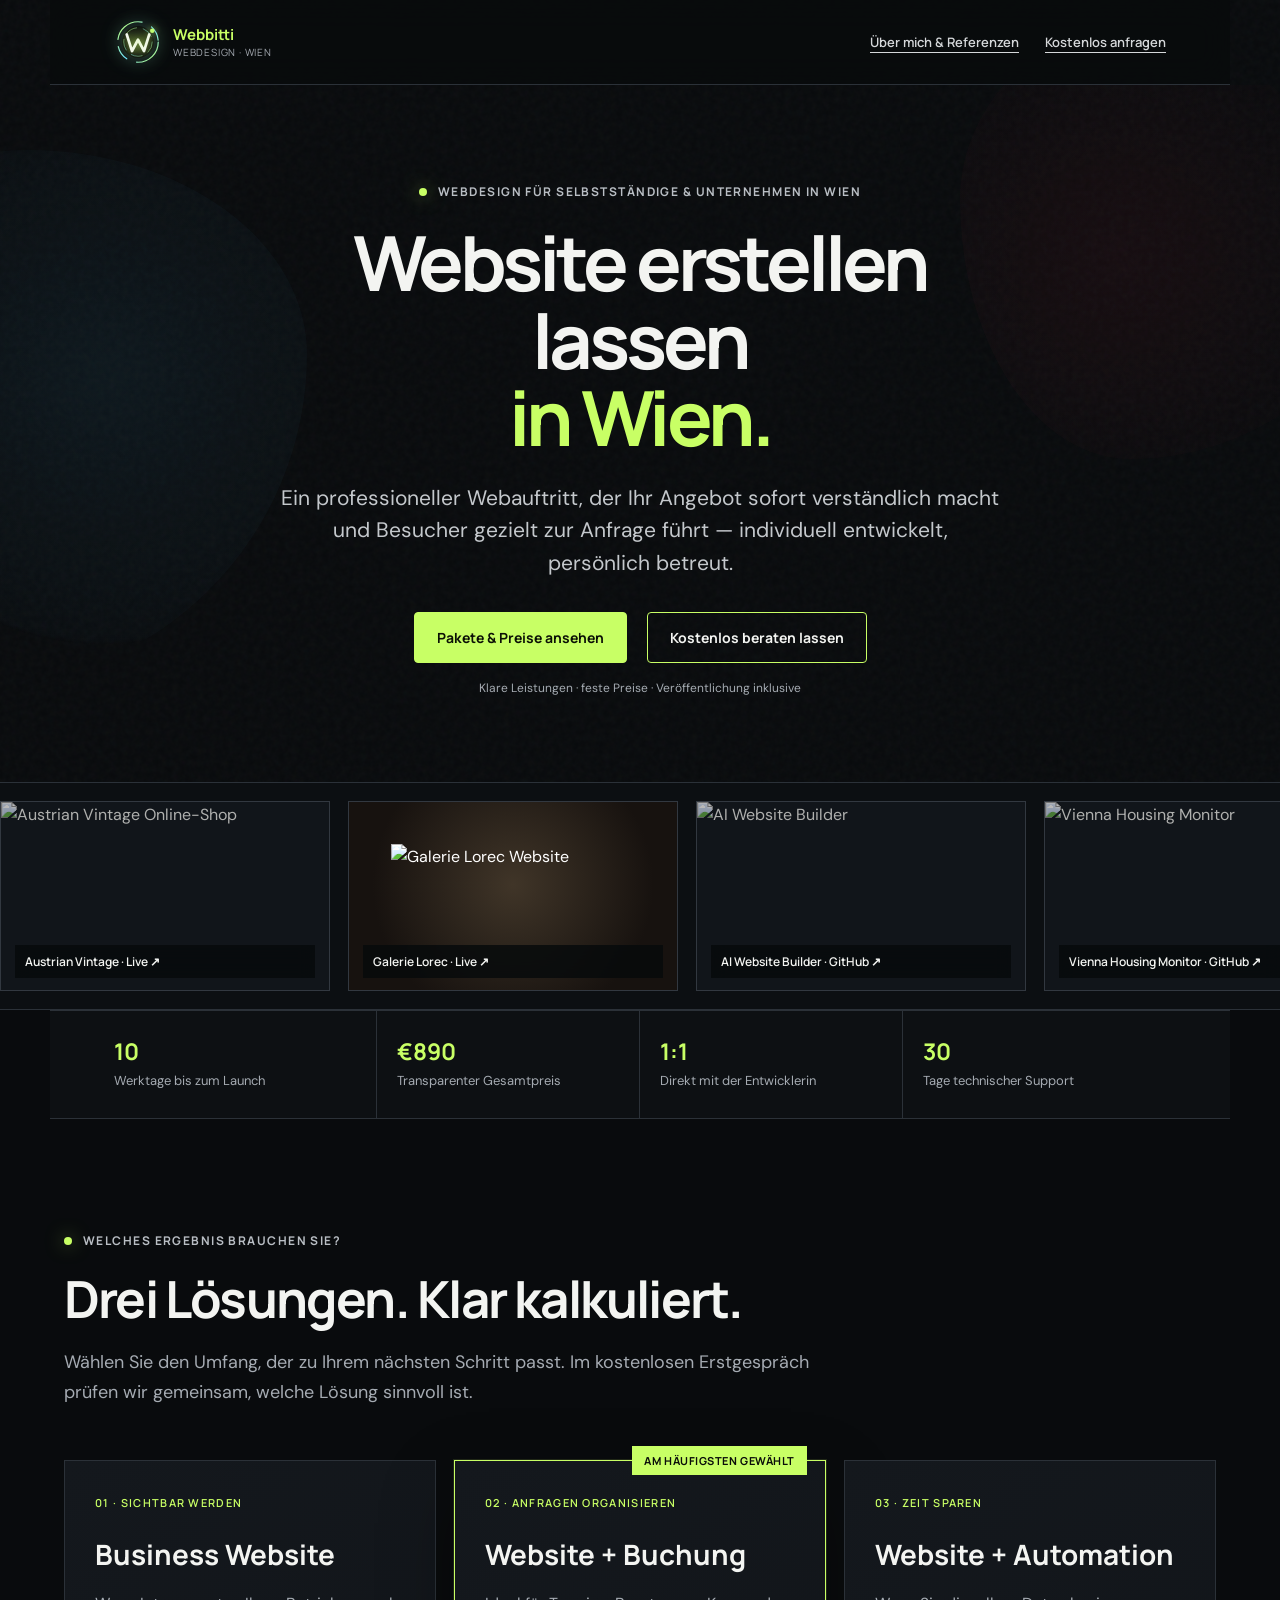
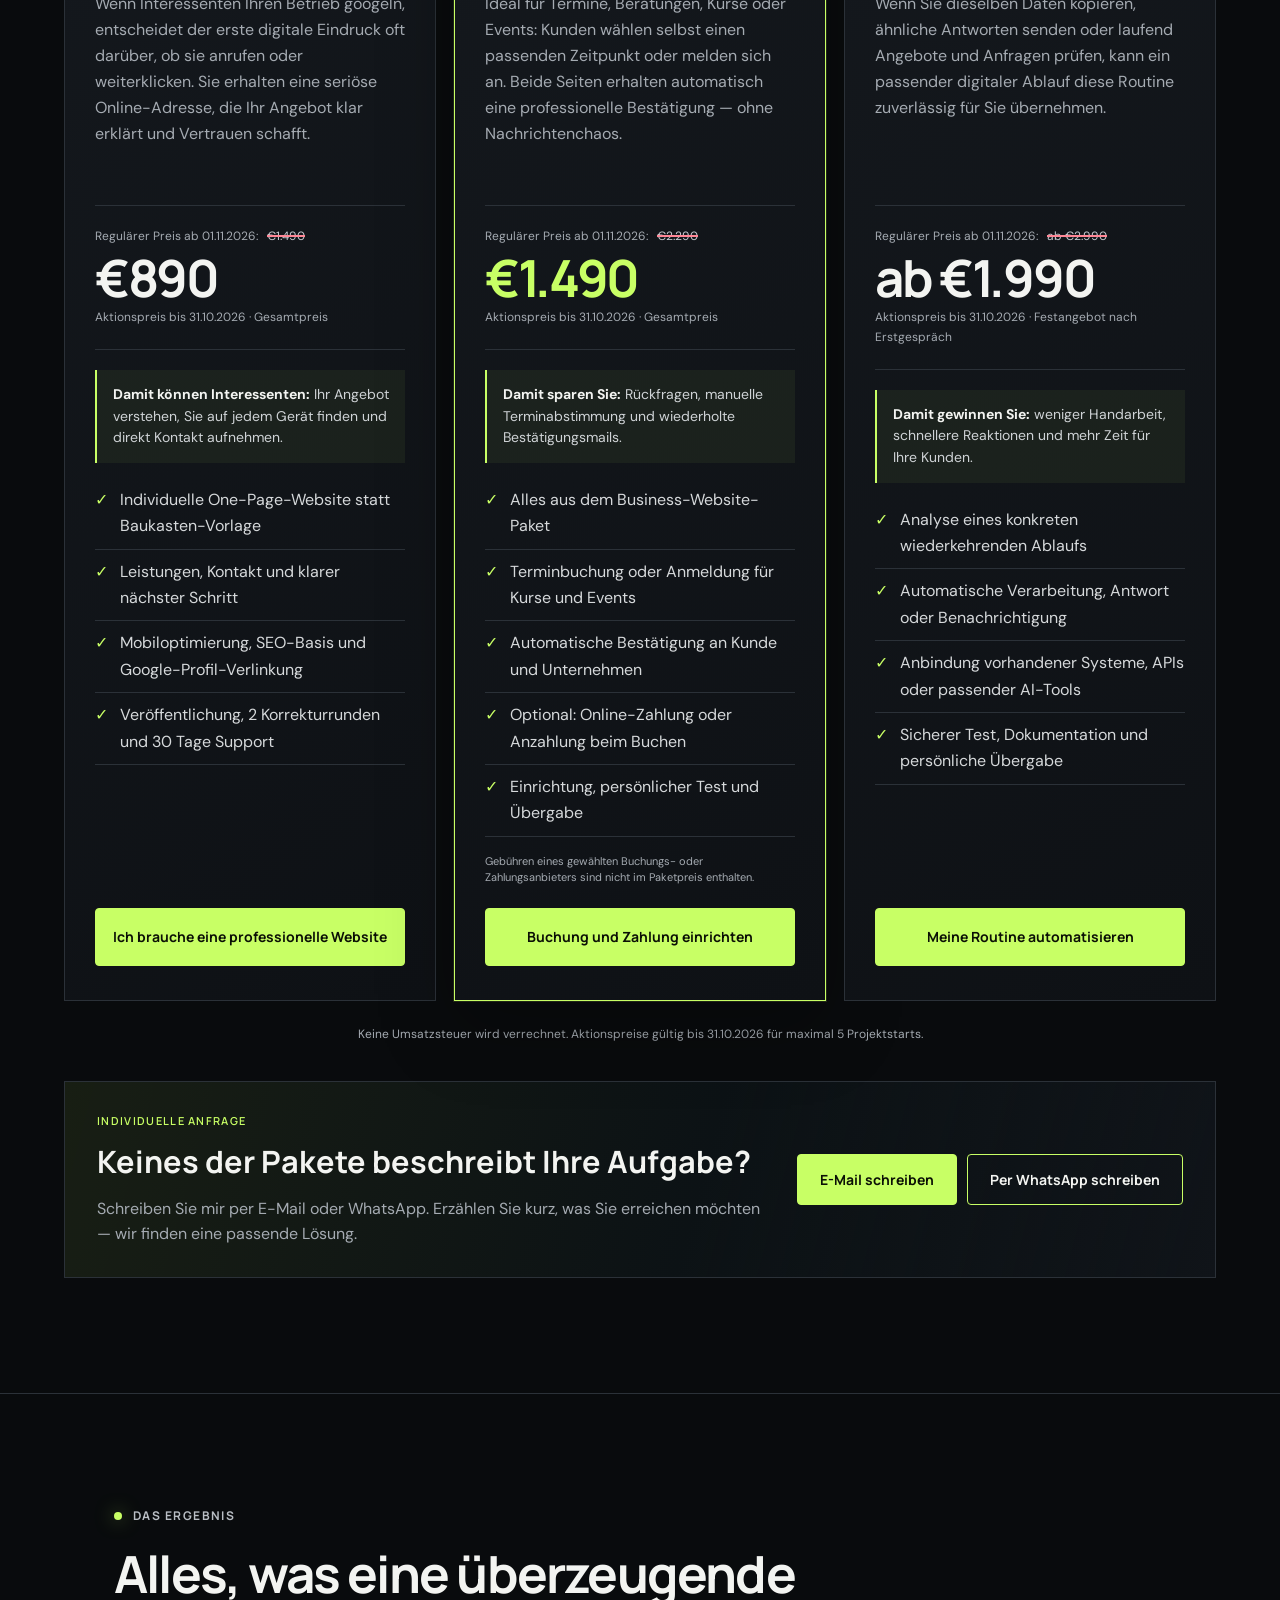
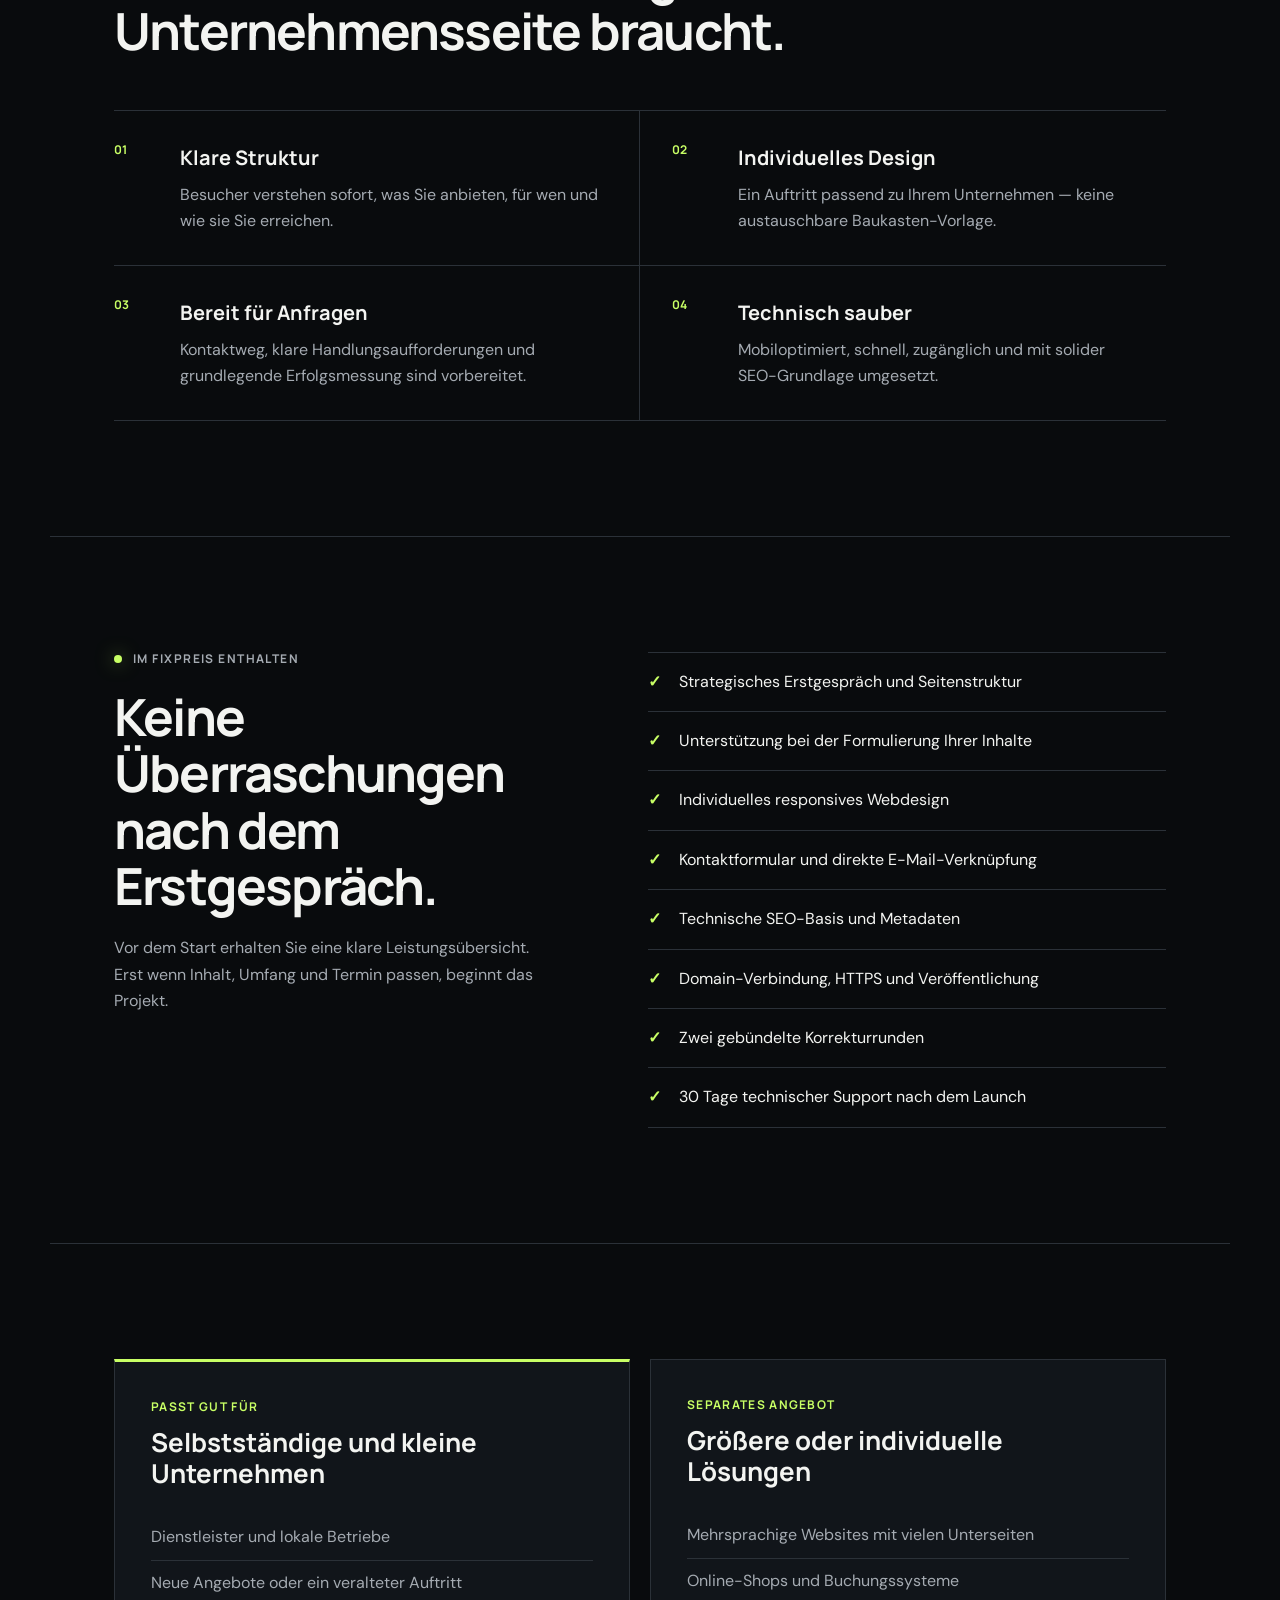
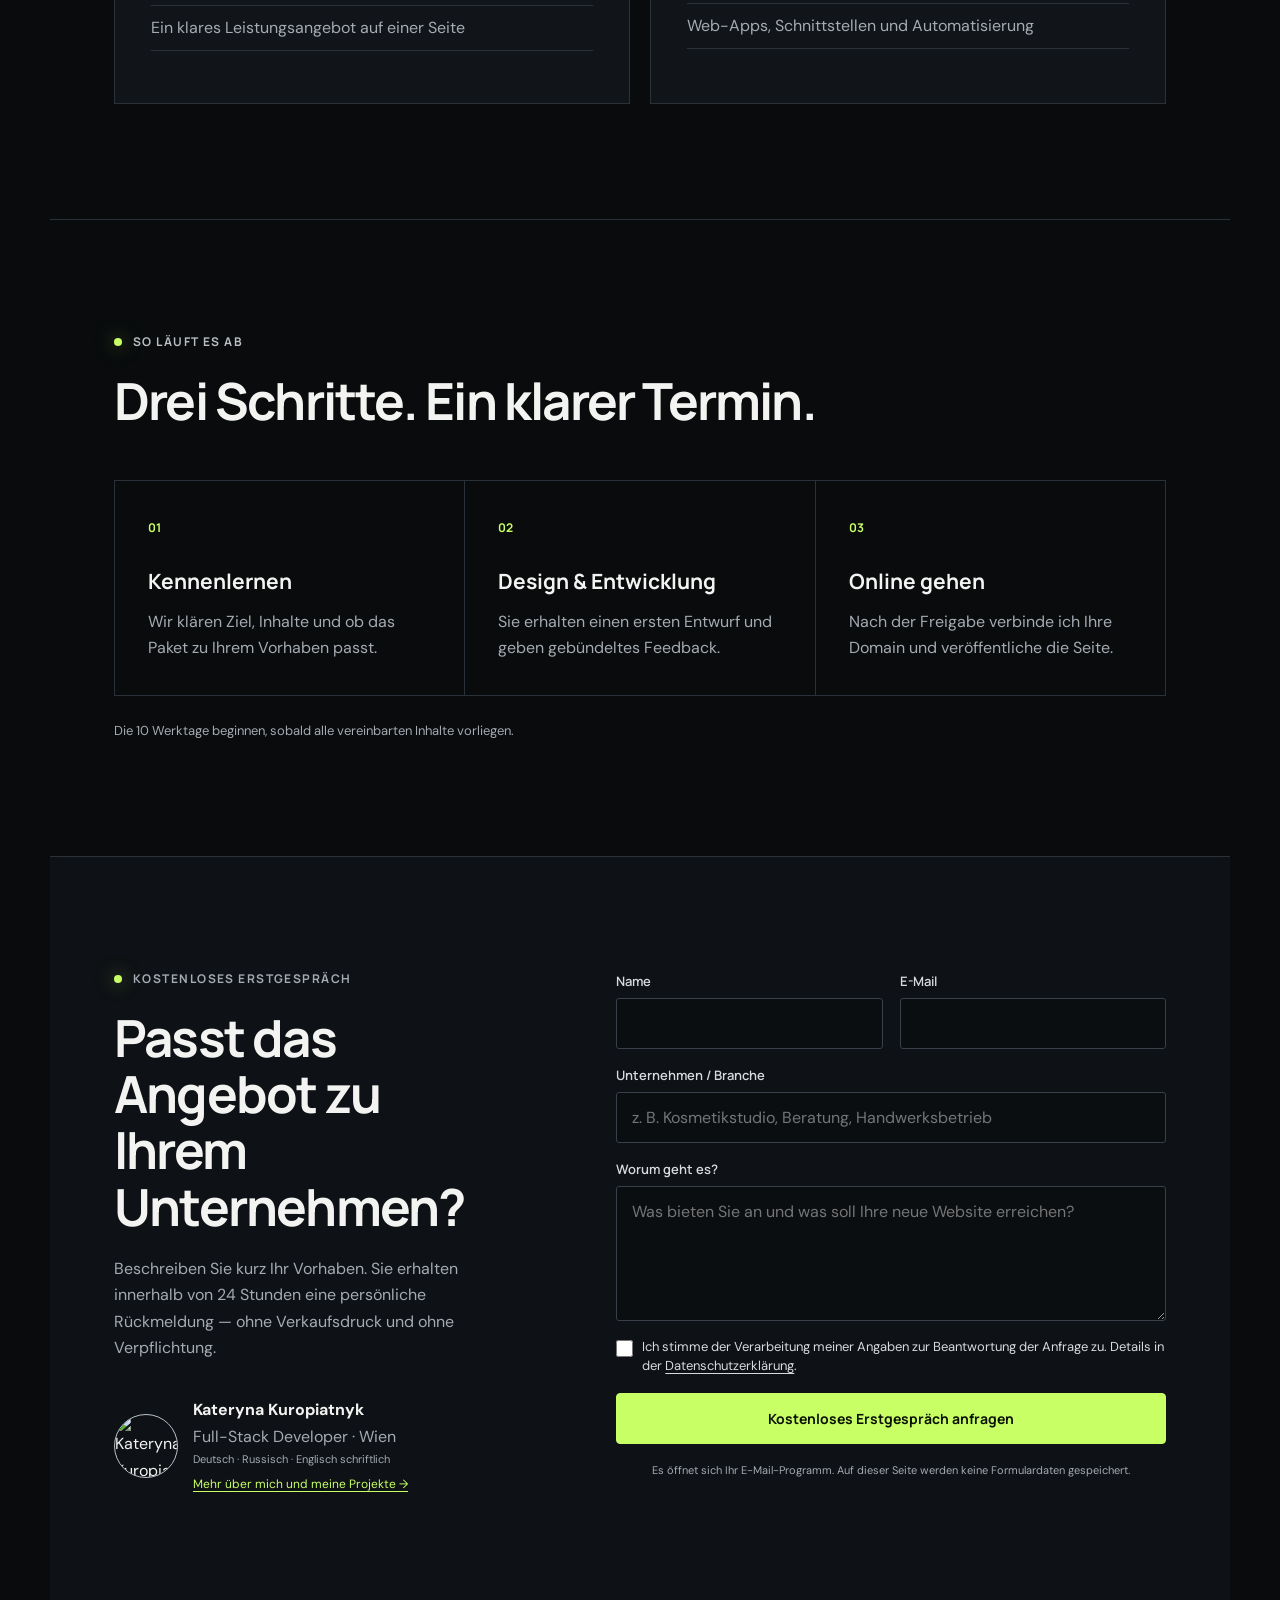
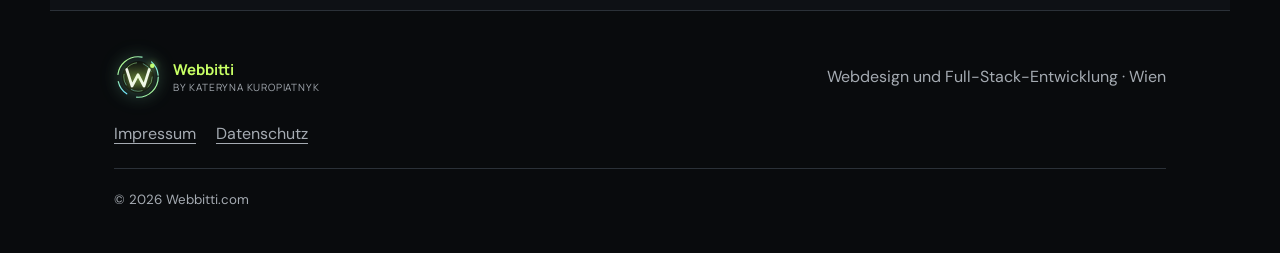
==== commit 216066a5: "Add custom project contact callout" ====
--- a/webdesign/index.html
+++ b/webdesign/index.html
@@ -99,6 +99,10 @@
         </article>
       </div>
       <p class="tax-line">Keine Umsatzsteuer wird verrechnet. Aktionspreise gültig bis 31.10.2026 für maximal 5 Projektstarts.</p>
+      <aside class="custom-project-cta" aria-labelledby="custom-project-title">
+        <div><p class="package-kicker">Individuelle Anfrage</p><h3 id="custom-project-title">Keines der Pakete beschreibt Ihre Aufgabe?</h3><p>Schreiben Sie mir per E-Mail oder WhatsApp. Erzählen Sie kurz, was Sie erreichen möchten — wir finden eine passende Lösung.</p></div>
+        <div class="custom-project-actions"><a class="button primary" href="mailto:kuropiatnyk.design@gmail.com?subject=Individuelle%20Projektanfrage%20%C3%BCber%20Webbitti">E-Mail schreiben</a><a class="button secondary" href="https://wa.me/4367764757974?text=Hallo%20Kateryna%2C%20ich%20habe%20eine%20individuelle%20Projektanfrage." target="_blank" rel="noopener noreferrer">Per WhatsApp schreiben</a></div>
+      </aside>
     </section>
 
     <section class="section outcome">
--- a/webdesign/package-detail.css
+++ b/webdesign/package-detail.css
@@ -5,4 +5,11 @@
 .package-note { margin:-12px 0 22px; color:var(--muted); font-size:11px; line-height:1.5; }
 .package-price s { margin-left:6px; color:#c5cad0; text-decoration-color:#ff8796; text-decoration-thickness:2px; }
 .package-card .button.full { min-height:58px; padding-inline:16px; text-align:center; line-height:1.25; }
+.custom-project-cta { display:grid; grid-template-columns:minmax(0,1fr) auto; gap:36px; align-items:center; margin-top:36px; padding:30px 32px; border:1px solid var(--line); background:linear-gradient(105deg,rgba(200,255,101,.08),rgba(113,228,255,.035) 55%,#101419); }
+.custom-project-cta h3 { margin:7px 0 9px; font-size:clamp(22px,2.4vw,32px); }
+.custom-project-cta p { max-width:720px; margin-bottom:0; color:var(--muted); line-height:1.6; }
+.custom-project-cta .package-kicker { margin:0; color:var(--lime); }
+.custom-project-actions { display:flex; flex-wrap:wrap; gap:10px; justify-content:flex-end; }
+.custom-project-actions .button { white-space:nowrap; }
 @media(max-width:980px){.package-need{min-height:0}}
+@media(max-width:760px){.custom-project-cta{grid-template-columns:1fr;padding:26px 22px}.custom-project-actions{justify-content:flex-start}.custom-project-actions .button{flex:1 1 210px;text-align:center}}
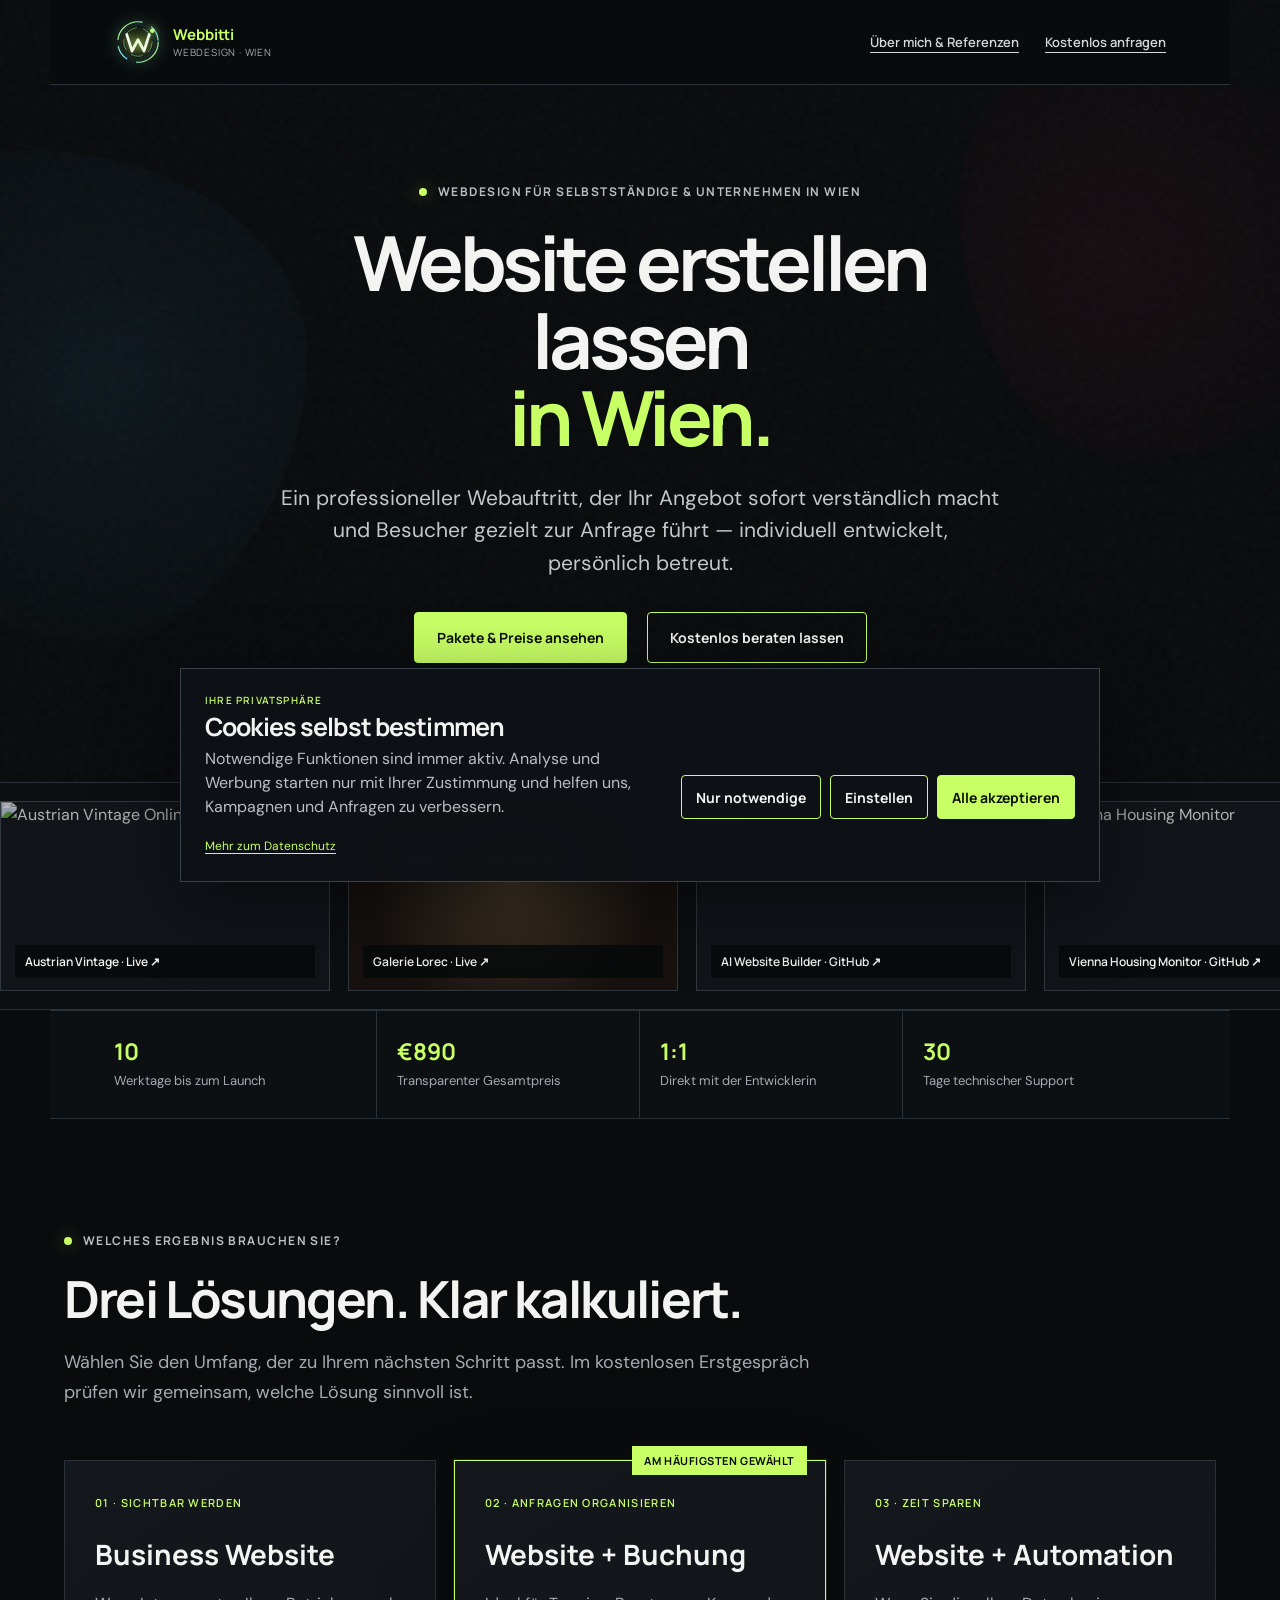
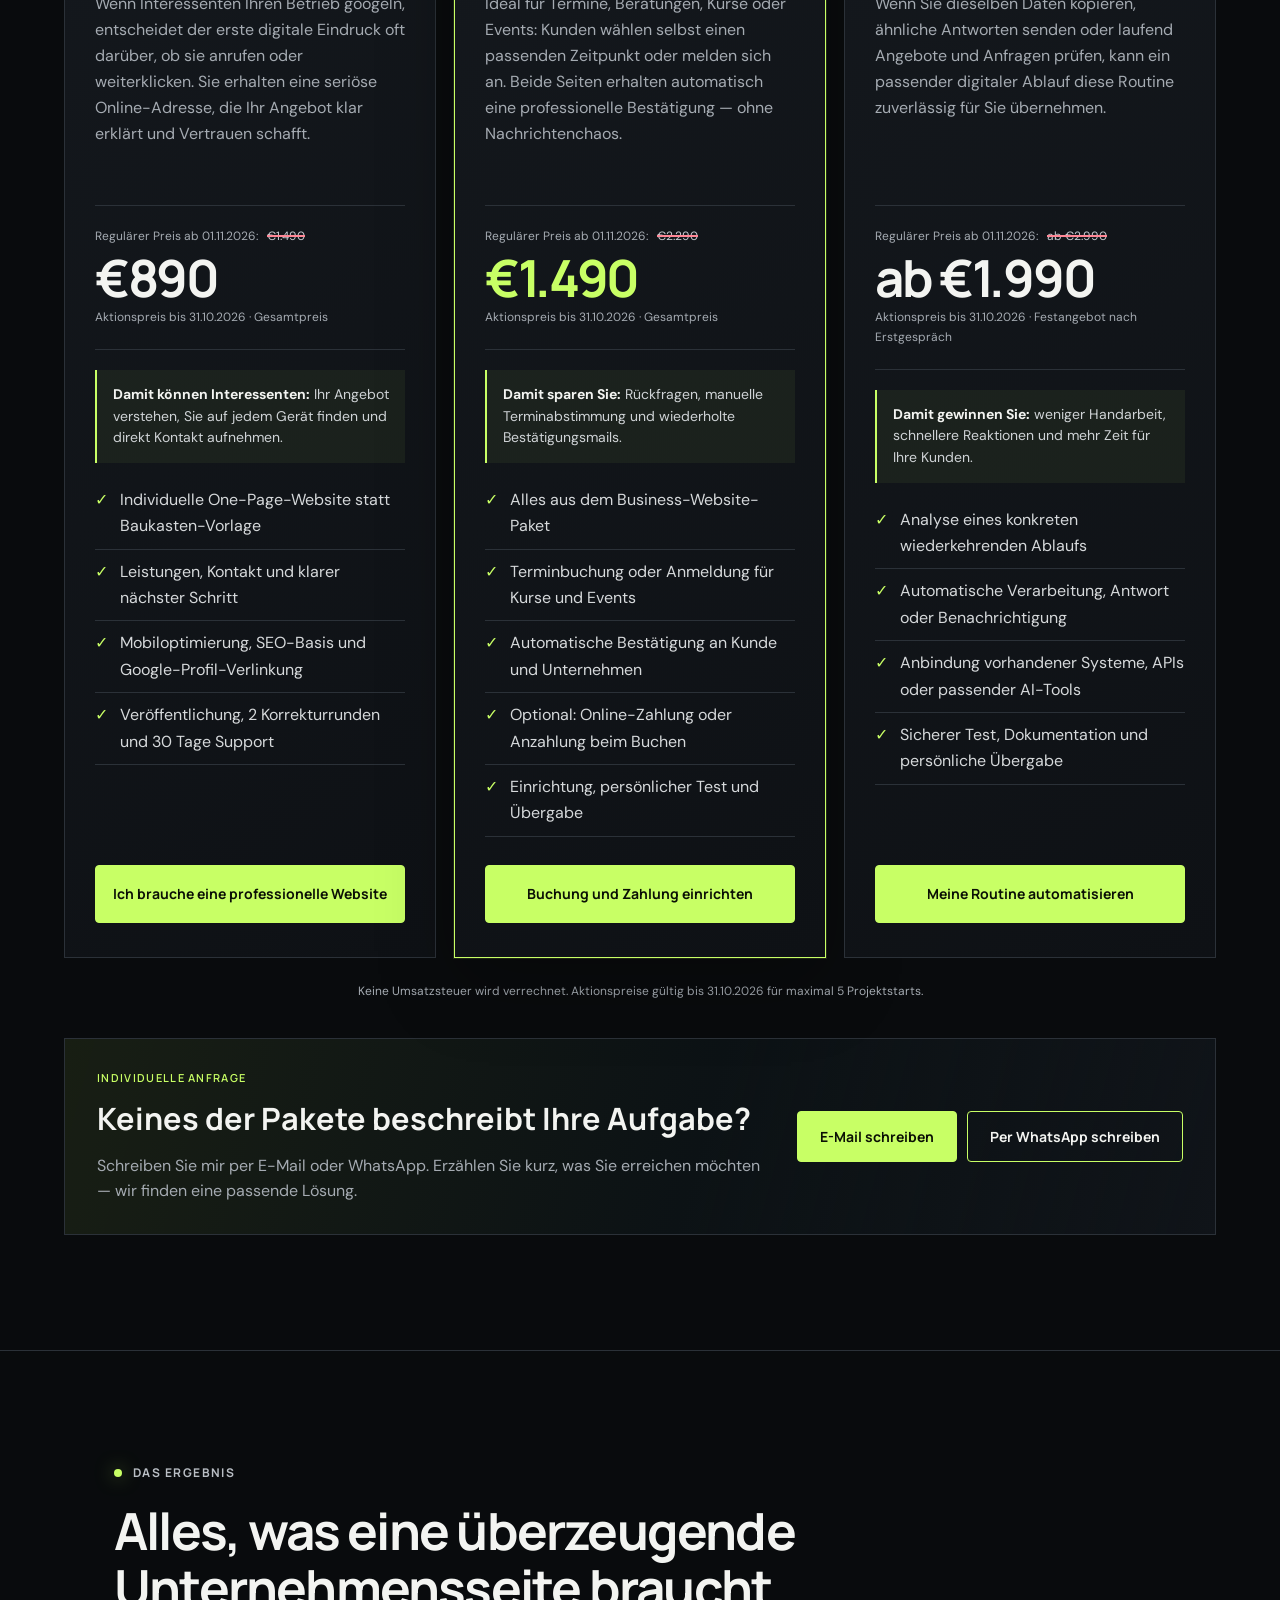
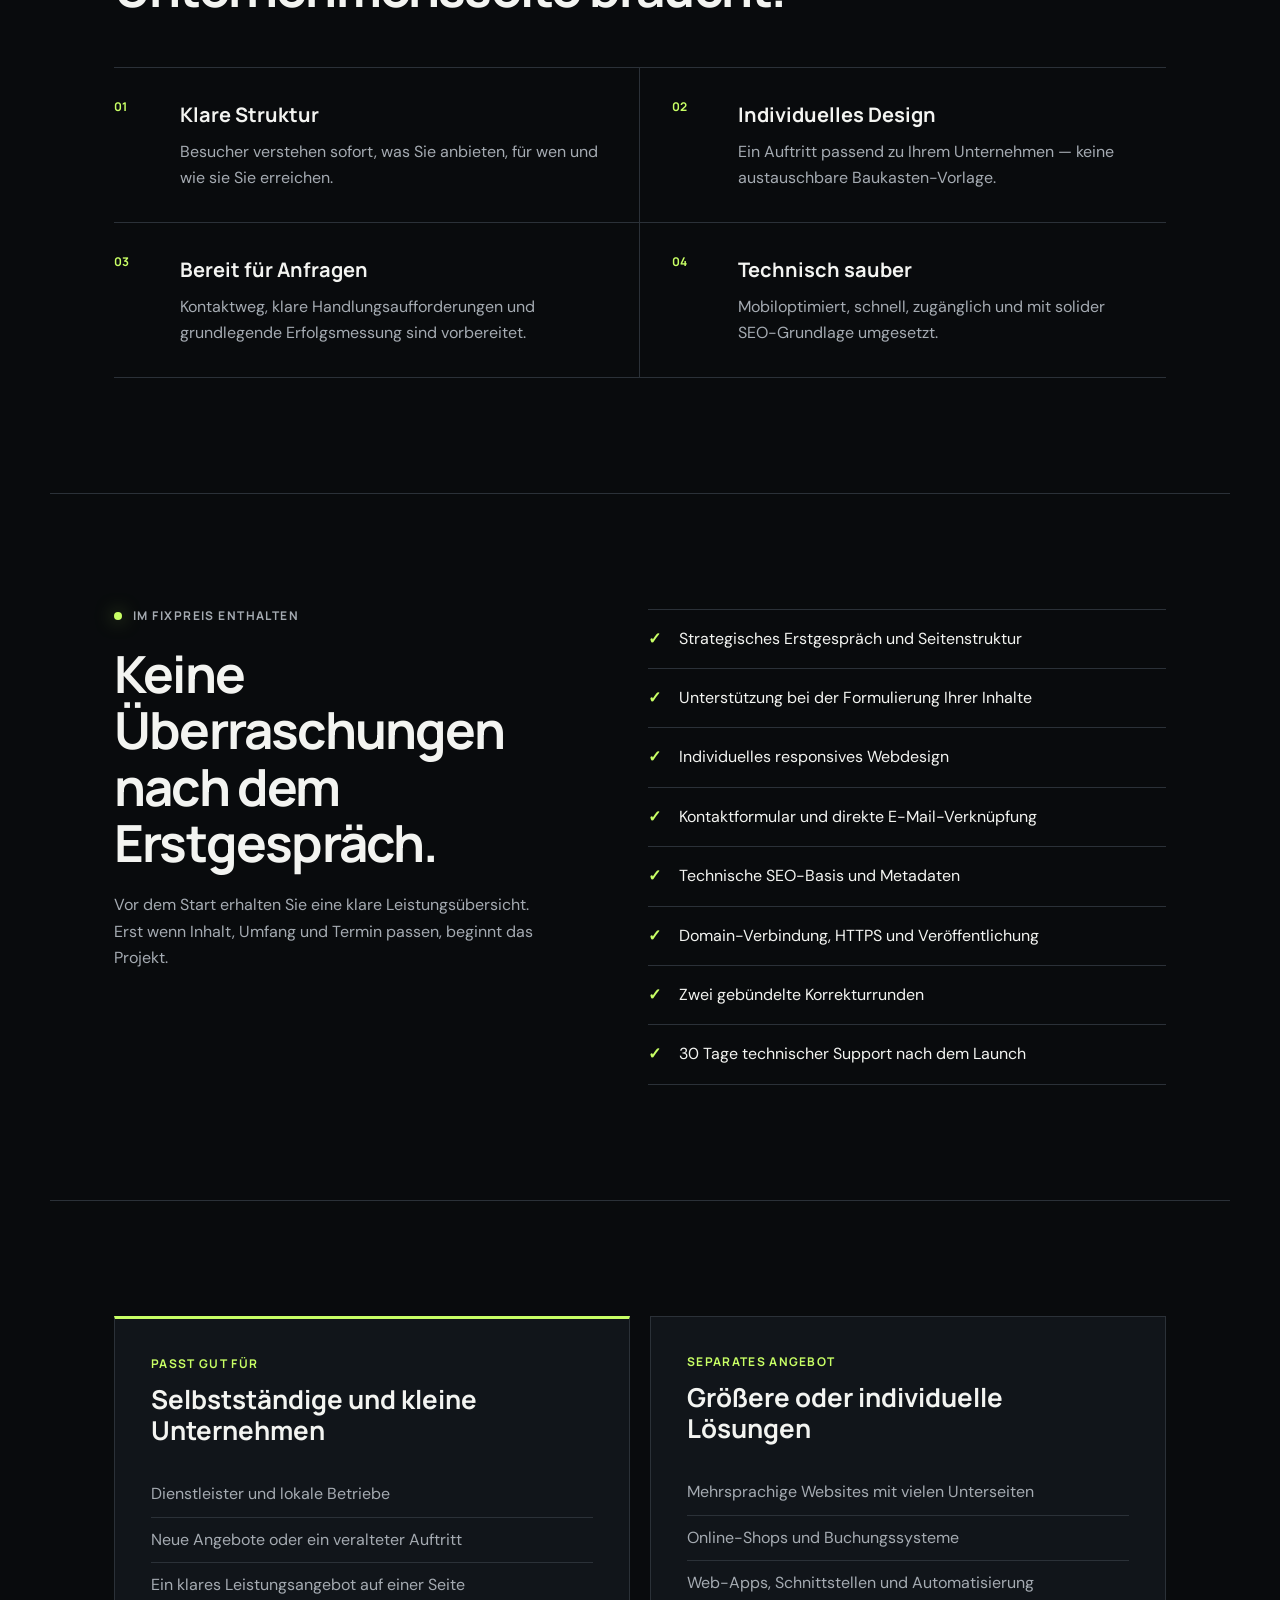
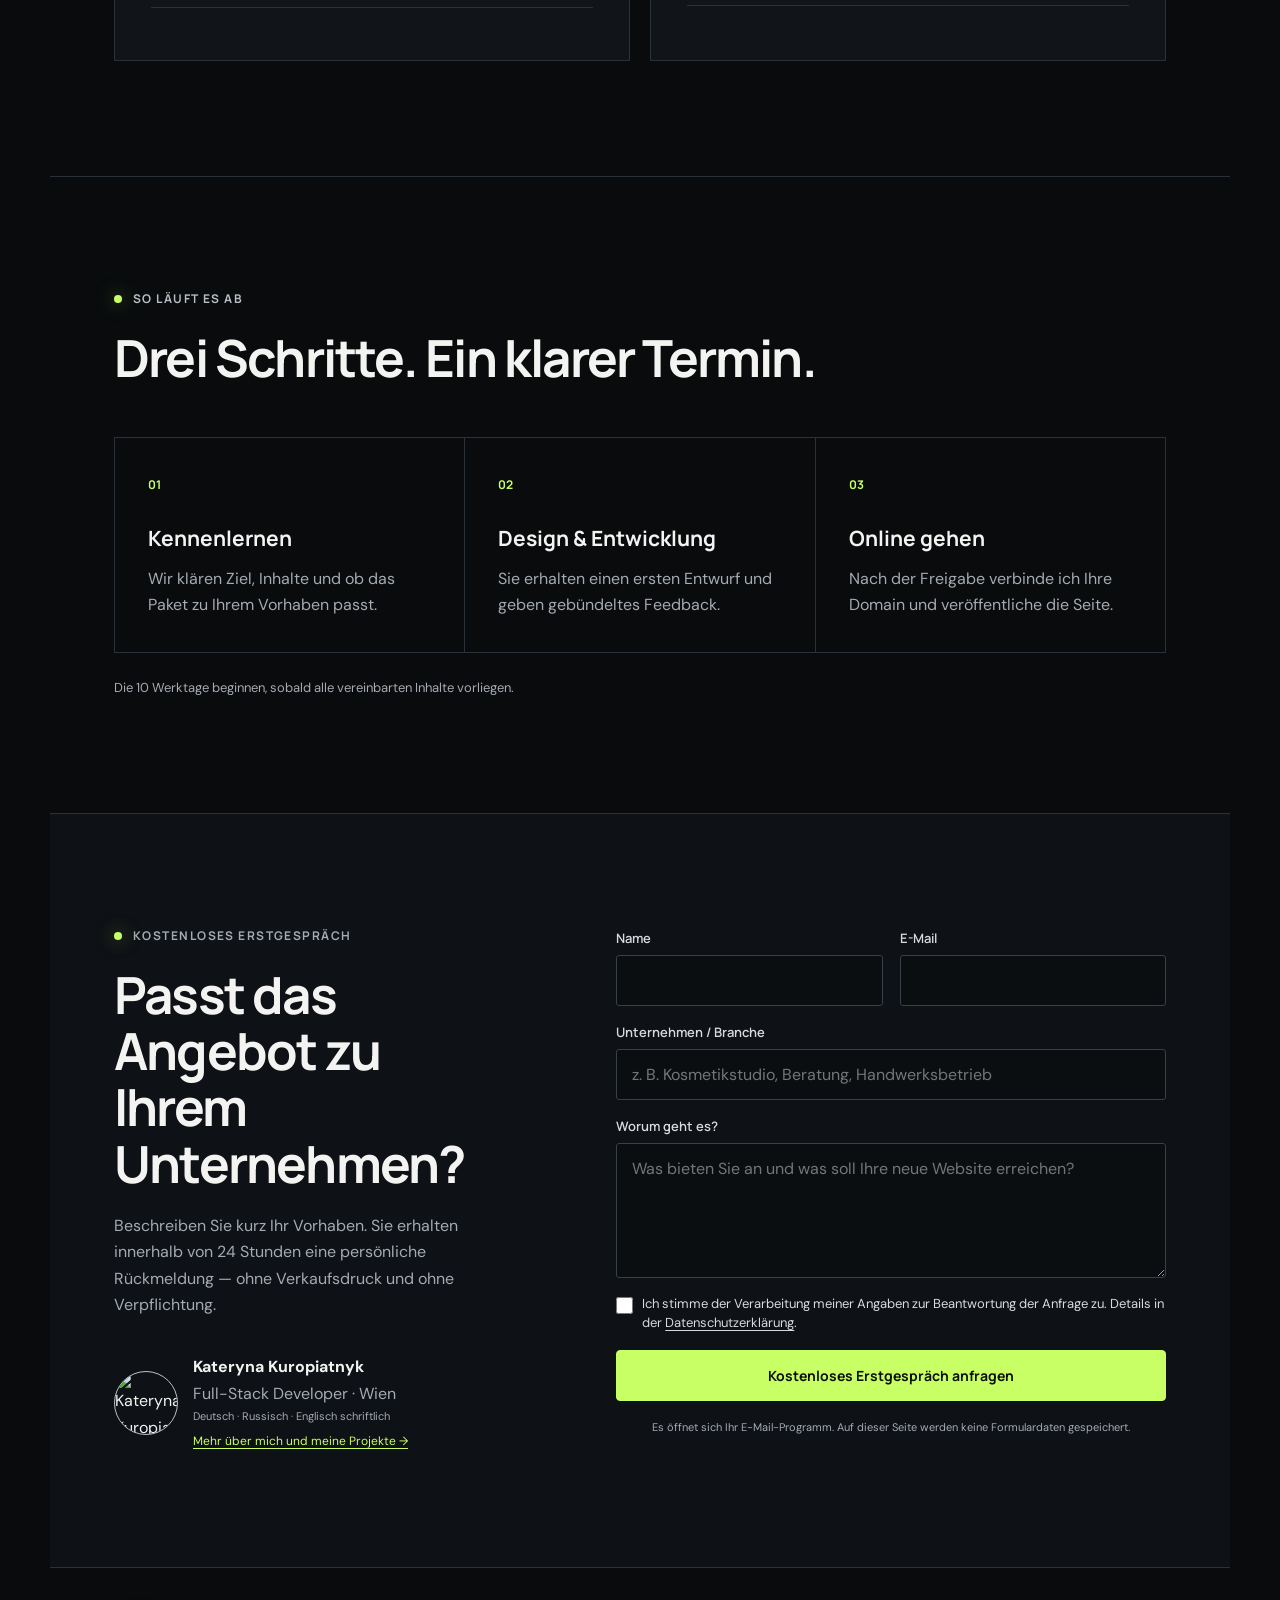
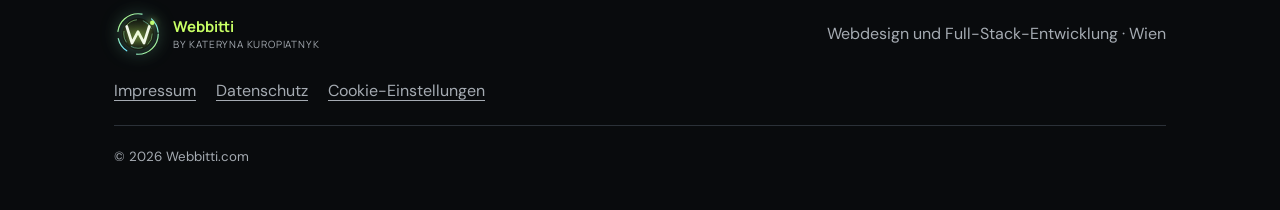
==== commit 2902e65f: "Add consent-ready campaign tracking" ====
--- a/webdesign/index.html
+++ b/webdesign/index.html
@@ -17,6 +17,9 @@
   <link rel="stylesheet" href="landing-return.css?v=1">
   <link rel="stylesheet" href="logo-motion.css?v=1">
   <link rel="stylesheet" href="package-detail.css?v=1">
+  <link rel="stylesheet" href="/cookie-consent.css?v=1">
+  <script src="/tracking-config.js?v=1" defer></script>
+  <script src="/analytics-consent.js?v=1" defer></script>
   <script src="landing.js?v=5" defer></script>
   <script type="application/ld+json">{"@context":"https://schema.org","@type":"ProfessionalService","name":"Webbitti","url":"https://webbitti.com","areaServed":{"@type":"City","name":"Wien"},"makesOffer":[{"@type":"Offer","name":"Business Website","price":"890","priceCurrency":"EUR","validThrough":"2026-10-31"},{"@type":"Offer","name":"Website mit Buchung","price":"1490","priceCurrency":"EUR","validThrough":"2026-10-31"},{"@type":"Offer","name":"Website mit Automation","price":"1990","priceCurrency":"EUR"}]}</script>
 </head>
@@ -86,7 +89,6 @@
           <div class="package-price"><span>Regulärer Preis ab 01.11.2026: <s>€2.290</s></span><strong>€1.490</strong><small>Aktionspreis bis 31.10.2026 · Gesamtpreis</small></div>
           <p class="package-result"><b>Damit sparen Sie:</b> Rückfragen, manuelle Terminabstimmung und wiederholte Bestätigungsmails.</p>
           <ul><li>Alles aus dem Business-Website-Paket</li><li>Terminbuchung oder Anmeldung für Kurse und Events</li><li>Automatische Bestätigung an Kunde und Unternehmen</li><li>Optional: Online-Zahlung oder Anzahlung beim Buchen</li><li>Einrichtung, persönlicher Test und Übergabe</li></ul>
-          <p class="package-note">Gebühren eines gewählten Buchungs- oder Zahlungsanbieters sind nicht im Paketpreis enthalten.</p>
           <a class="button primary full" href="#anfrage" data-package="Website + Buchung">Buchung und Zahlung einrichten</a>
         </article>
         <article class="package-card">
@@ -187,8 +189,14 @@
   <footer>
     <a class="brand" href="https://webbitti.com"><span class="brand-mark" aria-hidden="true"><svg viewBox="0 0 64 64" focusable="false"><defs><linearGradient id="webbitti-glow" x1="0" y1="0" x2="1" y2="1"><stop stop-color="#c8ff65"/><stop offset=".55" stop-color="#71e4ff"/><stop offset="1" stop-color="#c8ff65"/></linearGradient></defs><circle class="logo-orbit outer" cx="32" cy="32" r="27"/><circle class="logo-orbit inner" cx="32" cy="32" r="19"/><path class="logo-w" d="M17 22l7 22 8-15 8 15 7-22"/><circle class="logo-spark" cx="51" cy="17" r="3"/></svg></span><span><b>Webbitti</b><small>by Kateryna Kuropiatnyk</small></span></a>
     <p>Webdesign und Full-Stack-Entwicklung · Wien</p>
-    <nav aria-label="Rechtliches"><a href="https://webbitti.com/impressum.html">Impressum</a><a href="https://webbitti.com/datenschutz.html">Datenschutz</a></nav>
+    <nav aria-label="Rechtliches"><a href="https://webbitti.com/impressum.html">Impressum</a><a href="https://webbitti.com/datenschutz.html">Datenschutz</a><button class="cookie-settings-link" type="button" data-cookie-settings>Cookie-Einstellungen</button></nav>
     <small>© <span id="year"></span> Webbitti.com</small>
   </footer>
+  <section class="cookie-panel" data-cookie-panel hidden aria-labelledby="cookie-title">
+    <div class="cookie-panel-copy"><p class="package-kicker">Ihre Privatsphäre</p><h2 id="cookie-title">Cookies selbst bestimmen</h2><p>Notwendige Funktionen sind immer aktiv. Analyse und Werbung starten nur mit Ihrer Zustimmung und helfen uns, Kampagnen und Anfragen zu verbessern.</p></div>
+    <div class="cookie-options" data-cookie-options hidden><label><input type="checkbox" checked disabled> Notwendig</label><label><input type="checkbox" data-consent-analytics> Analyse</label><label><input type="checkbox" data-consent-marketing> Werbung</label></div>
+    <div class="cookie-actions"><button class="button secondary" type="button" data-cookie-reject>Nur notwendige</button><button class="button secondary" type="button" data-cookie-customize>Einstellen</button><button class="button primary" type="button" data-cookie-accept>Alle akzeptieren</button><button class="button primary" type="button" data-cookie-save hidden>Auswahl speichern</button></div>
+    <a class="cookie-privacy" href="https://webbitti.com/datenschutz.html">Mehr zum Datenschutz</a>
+  </section>
 </body>
 </html>
--- a/webdesign/package-detail.css
+++ b/webdesign/package-detail.css
@@ -2,7 +2,6 @@
 .package-need { min-height:190px; line-height:1.62; }
 .package-result { margin:0 0 15px; padding:14px 16px; border-left:2px solid var(--lime); background:rgba(200,255,101,.055); color:#cfd3d6; font-size:14px; line-height:1.55; }
 .package-result b { color:var(--ink); }
-.package-note { margin:-12px 0 22px; color:var(--muted); font-size:11px; line-height:1.5; }
 .package-price s { margin-left:6px; color:#c5cad0; text-decoration-color:#ff8796; text-decoration-thickness:2px; }
 .package-card .button.full { min-height:58px; padding-inline:16px; text-align:center; line-height:1.25; }
 .custom-project-cta { display:grid; grid-template-columns:minmax(0,1fr) auto; gap:36px; align-items:center; margin-top:36px; padding:30px 32px; border:1px solid var(--line); background:linear-gradient(105deg,rgba(200,255,101,.08),rgba(113,228,255,.035) 55%,#101419); }
@@ -13,3 +12,4 @@
 .custom-project-actions .button { white-space:nowrap; }
 @media(max-width:980px){.package-need{min-height:0}}
 @media(max-width:760px){.custom-project-cta{grid-template-columns:1fr;padding:26px 22px}.custom-project-actions{justify-content:flex-start}.custom-project-actions .button{flex:1 1 210px;text-align:center}}
+@media(hover:hover){.feature-list article:hover,.fit-card:hover,.process li:hover{background:#151a20;color:var(--ink);box-shadow:0 16px 36px rgba(0,0,0,.3)}.feature-list article:hover p,.fit-card:hover li,.process li:hover p{color:#c6cbd0}}
--- a/cookie-consent.css
+++ b/cookie-consent.css
@@ -0,0 +1 @@
+.cookie-panel[hidden],.cookie-options[hidden],.cookie-actions [hidden]{display:none!important}.cookie-panel{position:fixed;z-index:1000;left:50%;bottom:18px;transform:translateX(-50%);width:min(920px,calc(100% - 28px));padding:24px;display:grid;grid-template-columns:1fr auto;gap:18px 30px;align-items:end;border:1px solid #3a424b;background:rgba(14,17,21,.97);color:#f3f4f1;box-shadow:0 24px 80px rgba(0,0,0,.48);backdrop-filter:blur(18px)}.cookie-panel h2{margin:5px 0 7px;font-size:25px}.cookie-panel p{margin:0;max-width:620px;color:#b9bec4;line-height:1.5}.cookie-panel .package-kicker{color:#c8ff65;font-size:10px}.cookie-actions{display:flex;gap:9px;flex-wrap:wrap;justify-content:flex-end}.cookie-actions .button{min-height:44px;padding:0 14px}.cookie-options{grid-column:1/-1;display:flex;gap:22px;padding:14px 0;border-top:1px solid #30363d;border-bottom:1px solid #30363d}.cookie-options label{display:flex;flex-direction:row;align-items:center;gap:8px;color:#e6e8e9}.cookie-options input{width:17px;height:17px}.cookie-privacy{font-size:12px;color:#c8ff65;text-underline-offset:3px}.cookie-settings-link{padding:0;border:0;background:none;color:inherit;font:inherit;text-decoration:underline;text-underline-offset:4px;cursor:pointer}@media(max-width:720px){.cookie-panel{grid-template-columns:1fr;max-height:calc(100vh - 24px);overflow:auto;bottom:12px}.cookie-actions{justify-content:stretch}.cookie-actions .button{flex:1 1 150px}.cookie-options{flex-direction:column;gap:12px}}
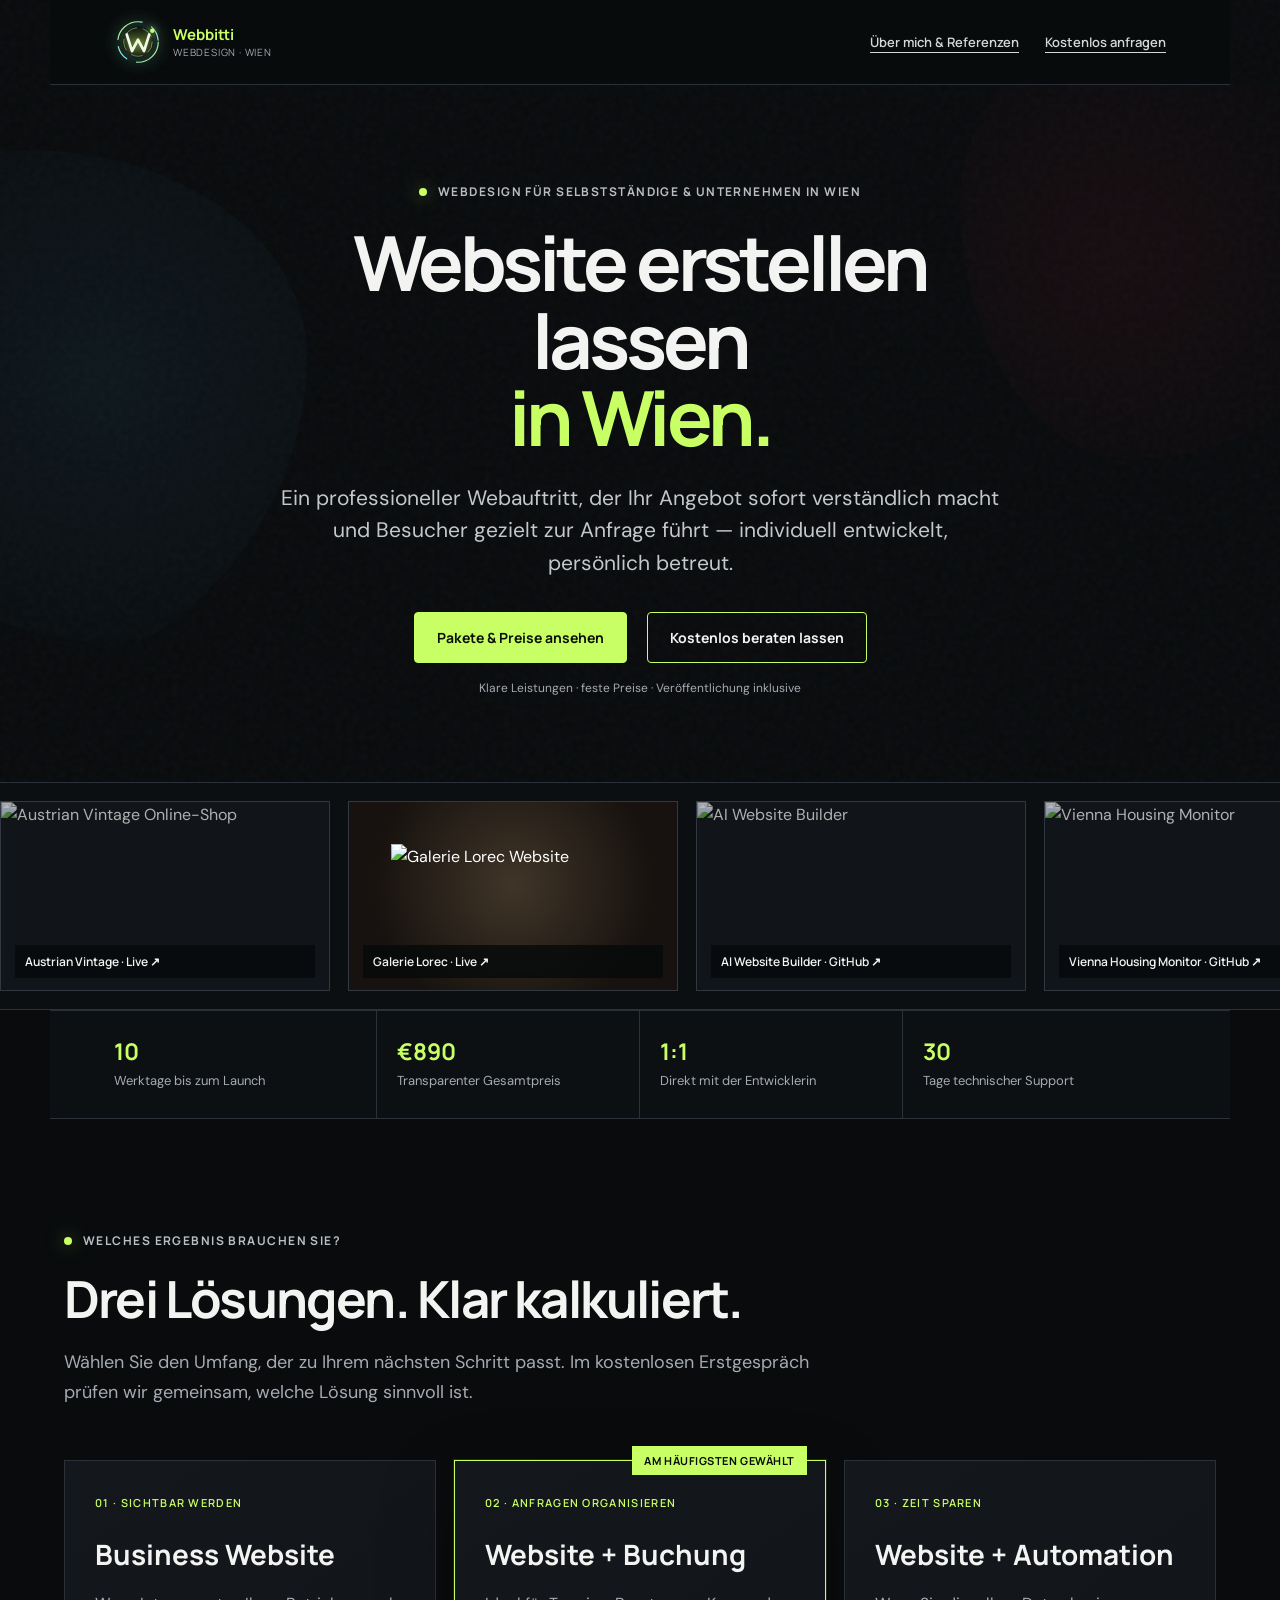
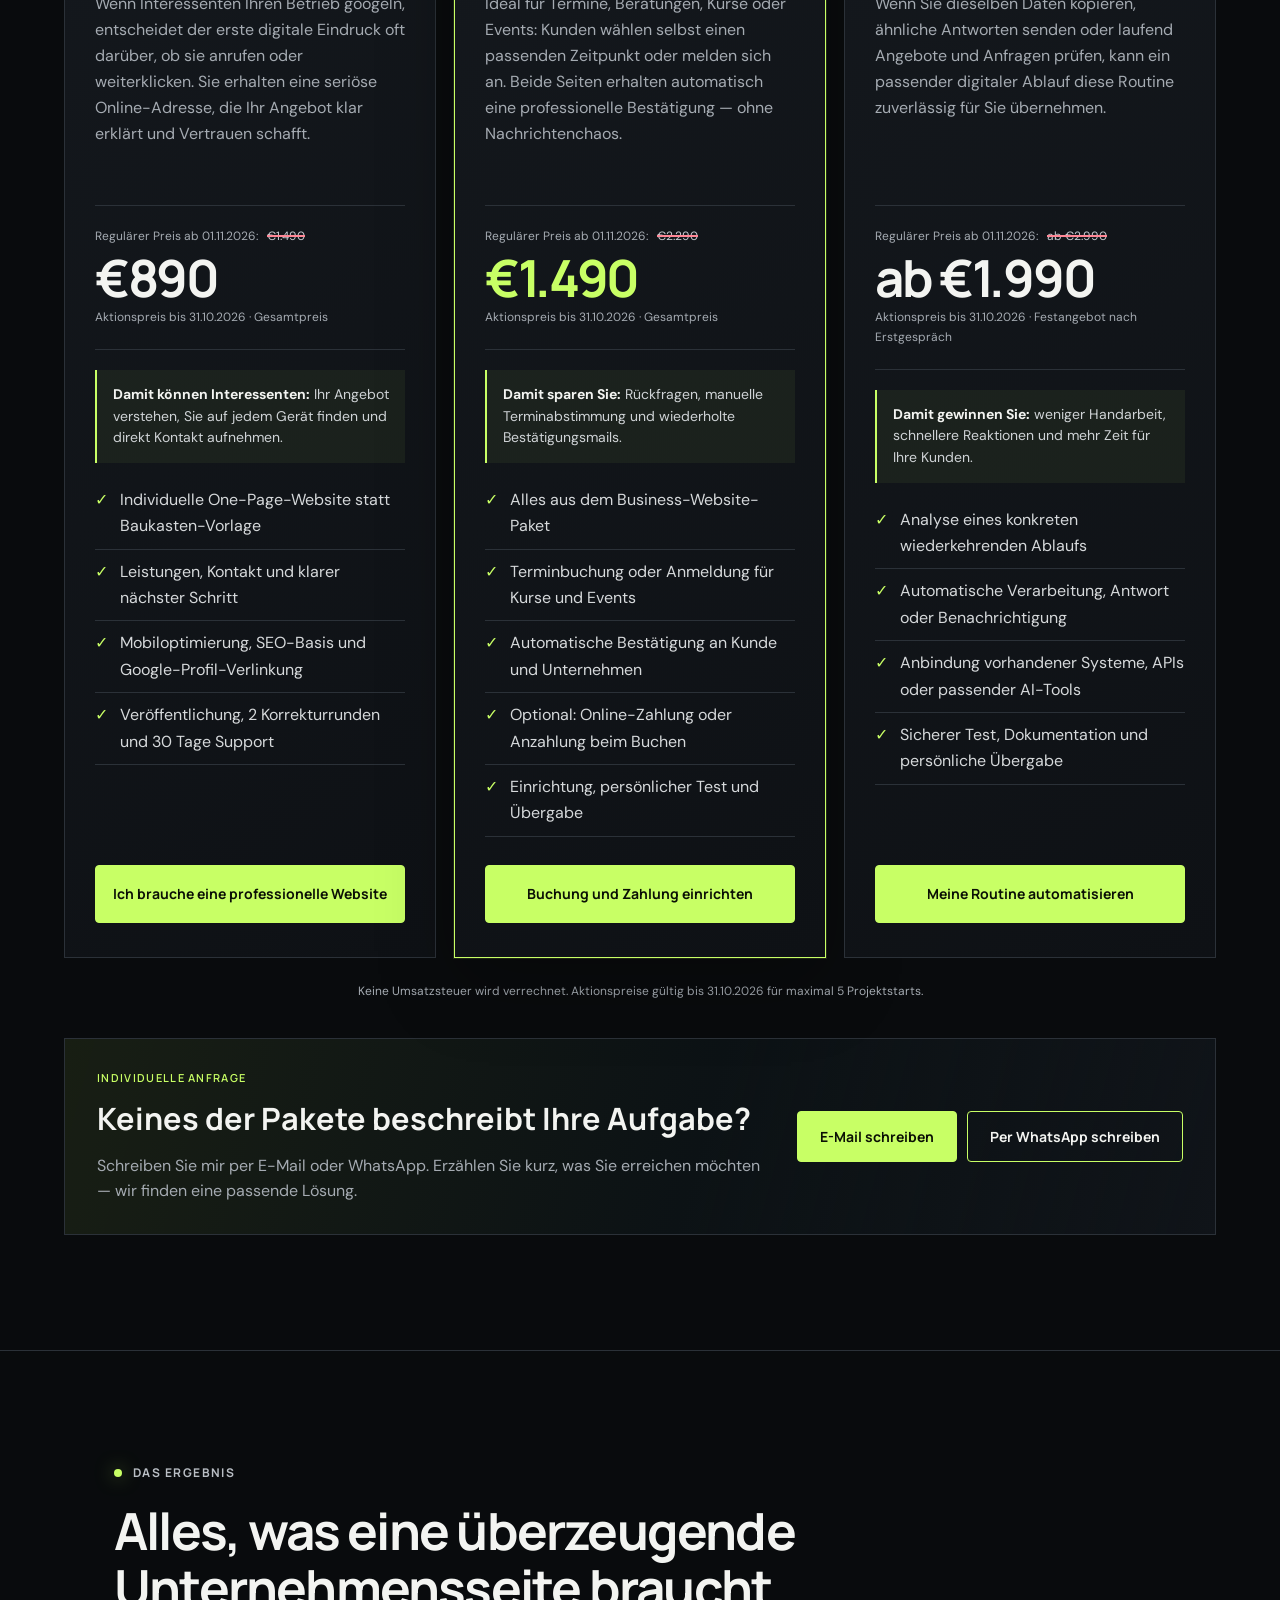
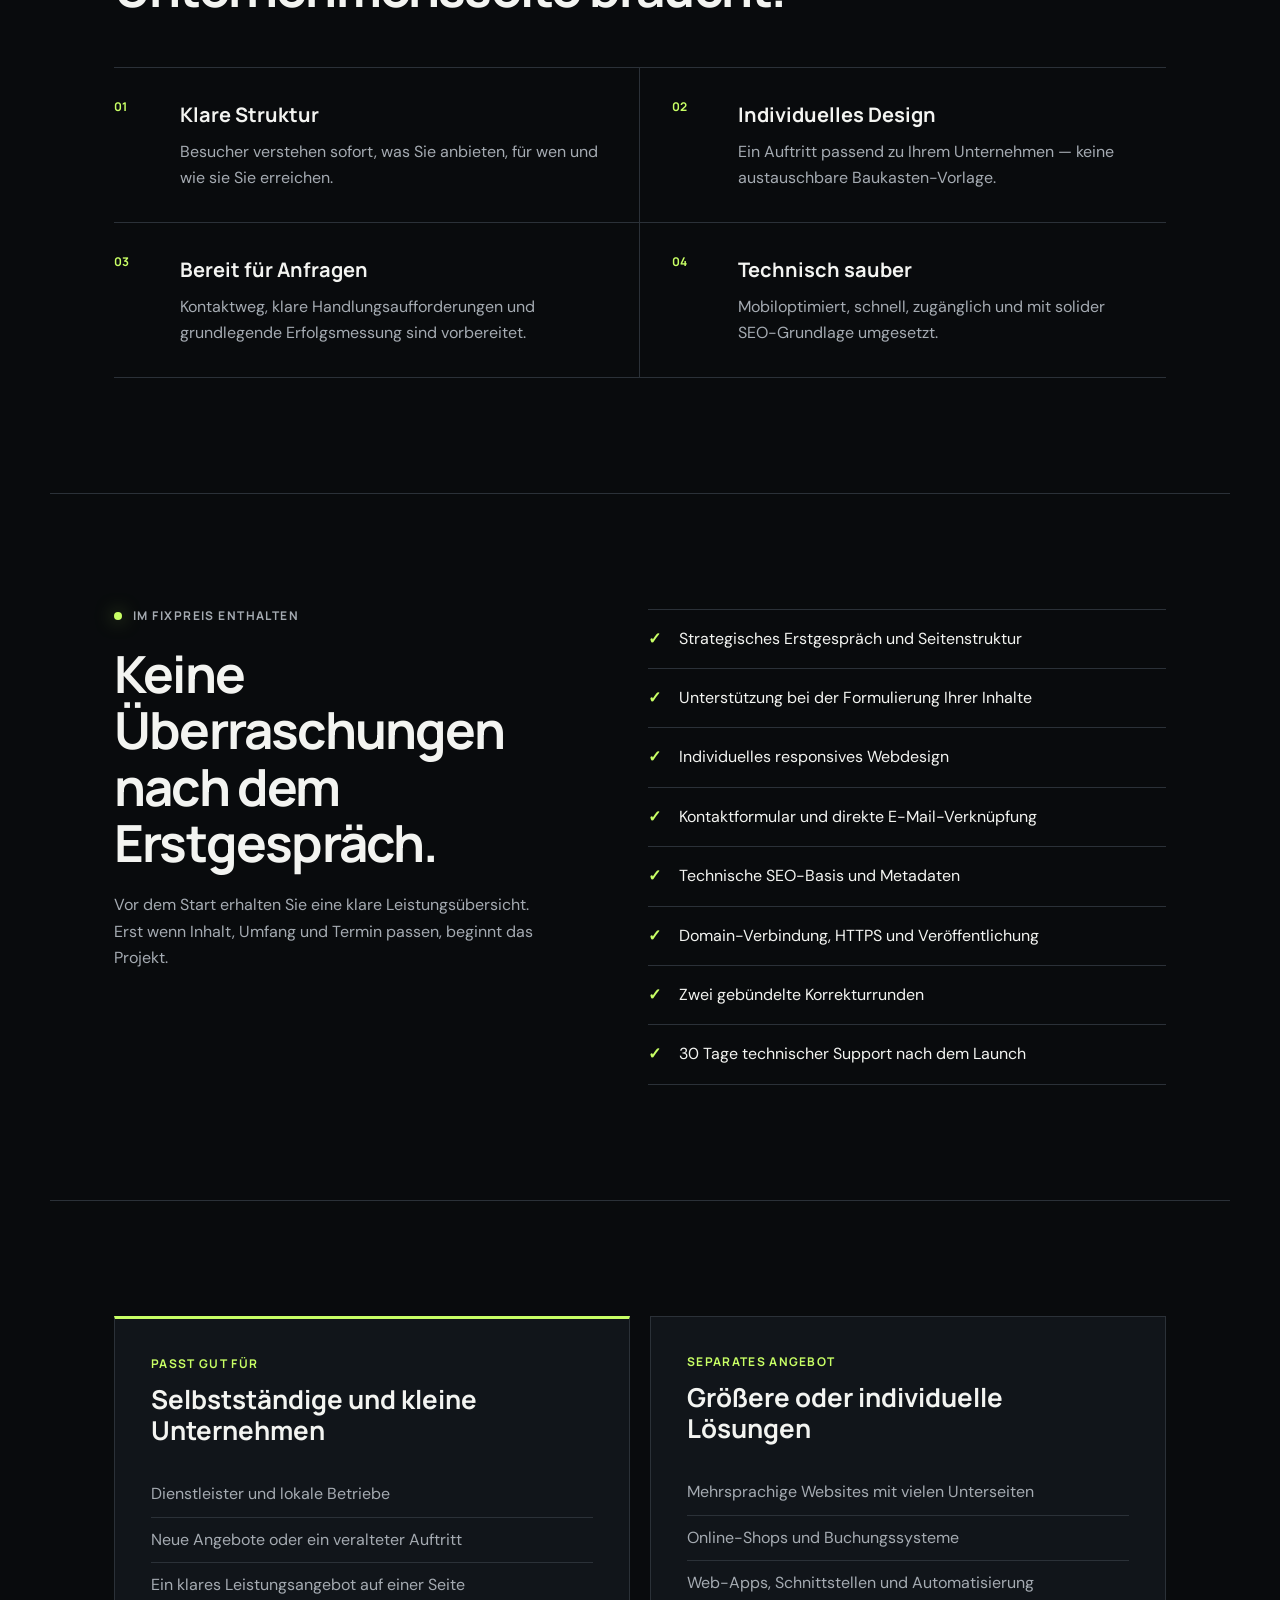
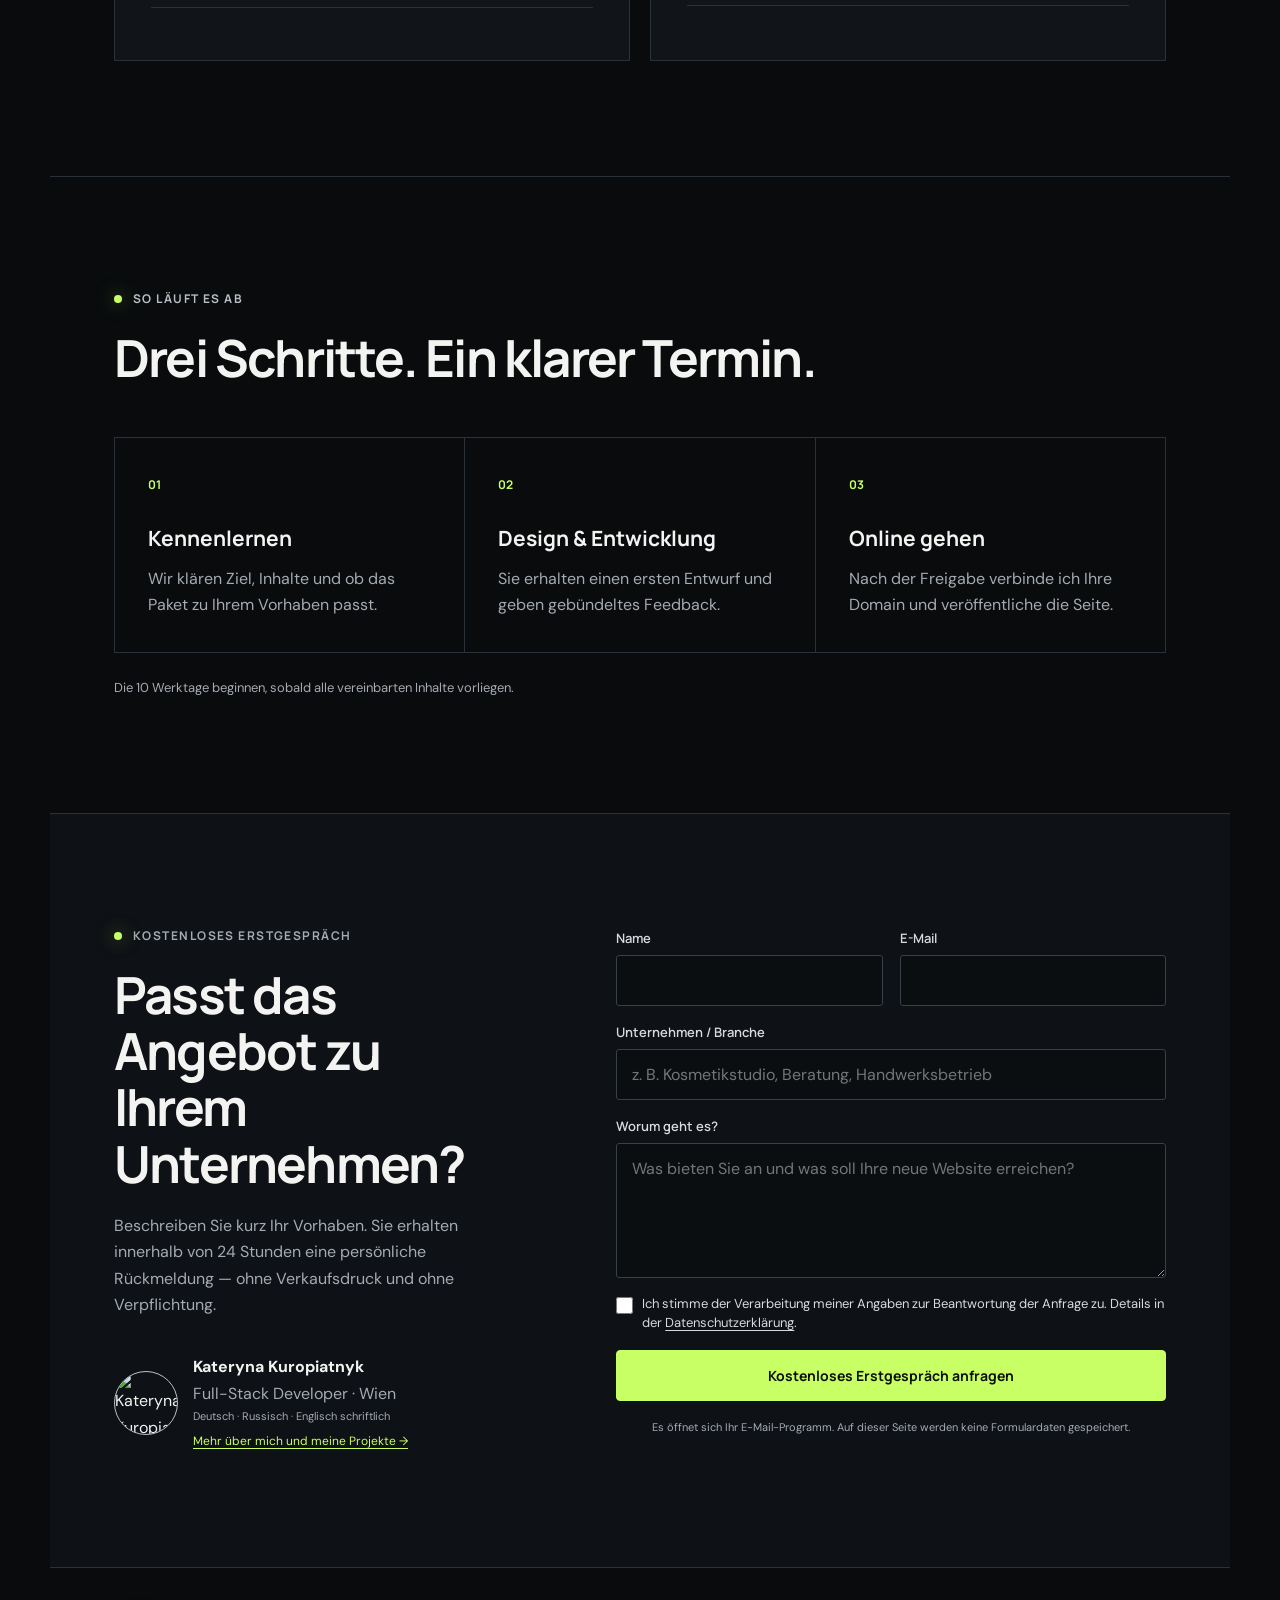
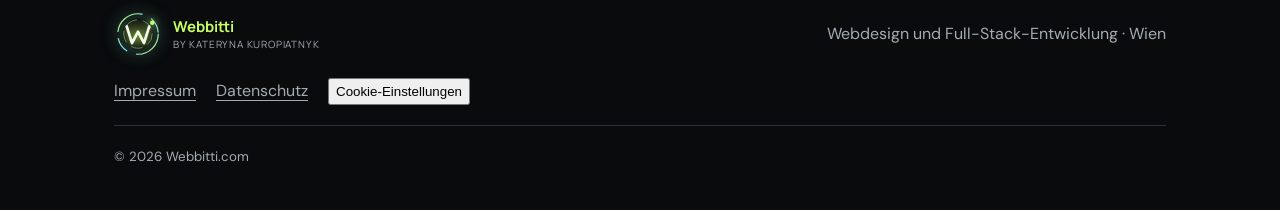
==== commit 828809a7: "Fix light hover contrast and subdomain assets" ====
--- a/webdesign/index.html
+++ b/webdesign/index.html
@@ -16,10 +16,10 @@
   <link rel="stylesheet" href="hero-center.css?v=2">
   <link rel="stylesheet" href="landing-return.css?v=1">
   <link rel="stylesheet" href="logo-motion.css?v=1">
-  <link rel="stylesheet" href="package-detail.css?v=1">
-  <link rel="stylesheet" href="/cookie-consent.css?v=1">
-  <script src="/tracking-config.js?v=1" defer></script>
-  <script src="/analytics-consent.js?v=1" defer></script>
+  <link rel="stylesheet" href="package-detail.css?v=2">
+  <link rel="stylesheet" href="https://webbitti.com/cookie-consent.css?v=1">
+  <script src="https://webbitti.com/tracking-config.js?v=1" defer></script>
+  <script src="https://webbitti.com/analytics-consent.js?v=1" defer></script>
   <script src="landing.js?v=5" defer></script>
   <script type="application/ld+json">{"@context":"https://schema.org","@type":"ProfessionalService","name":"Webbitti","url":"https://webbitti.com","areaServed":{"@type":"City","name":"Wien"},"makesOffer":[{"@type":"Offer","name":"Business Website","price":"890","priceCurrency":"EUR","validThrough":"2026-10-31"},{"@type":"Offer","name":"Website mit Buchung","price":"1490","priceCurrency":"EUR","validThrough":"2026-10-31"},{"@type":"Offer","name":"Website mit Automation","price":"1990","priceCurrency":"EUR"}]}</script>
 </head>
--- a/webdesign/package-detail.css
+++ b/webdesign/package-detail.css
@@ -12,4 +12,4 @@
 .custom-project-actions .button { white-space:nowrap; }
 @media(max-width:980px){.package-need{min-height:0}}
 @media(max-width:760px){.custom-project-cta{grid-template-columns:1fr;padding:26px 22px}.custom-project-actions{justify-content:flex-start}.custom-project-actions .button{flex:1 1 210px;text-align:center}}
-@media(hover:hover){.feature-list article:hover,.fit-card:hover,.process li:hover{background:#151a20;color:var(--ink);box-shadow:0 16px 36px rgba(0,0,0,.3)}.feature-list article:hover p,.fit-card:hover li,.process li:hover p{color:#c6cbd0}}
+@media(hover:hover){.feature-list article:hover,.fit-card:hover,.process li:hover{background:rgba(255,255,255,.94);color:#162433;box-shadow:0 16px 36px rgba(0,0,0,.3)}.feature-list article:hover h3,.fit-card:hover h3,.process li:hover h3,.feature-list article:hover p,.fit-card:hover li,.process li:hover p{color:#162433}.feature-list article:hover>b,.fit-card:hover>p,.process li:hover>b{color:#28536b}.fit-card:hover li{border-color:#c9d0d5}}
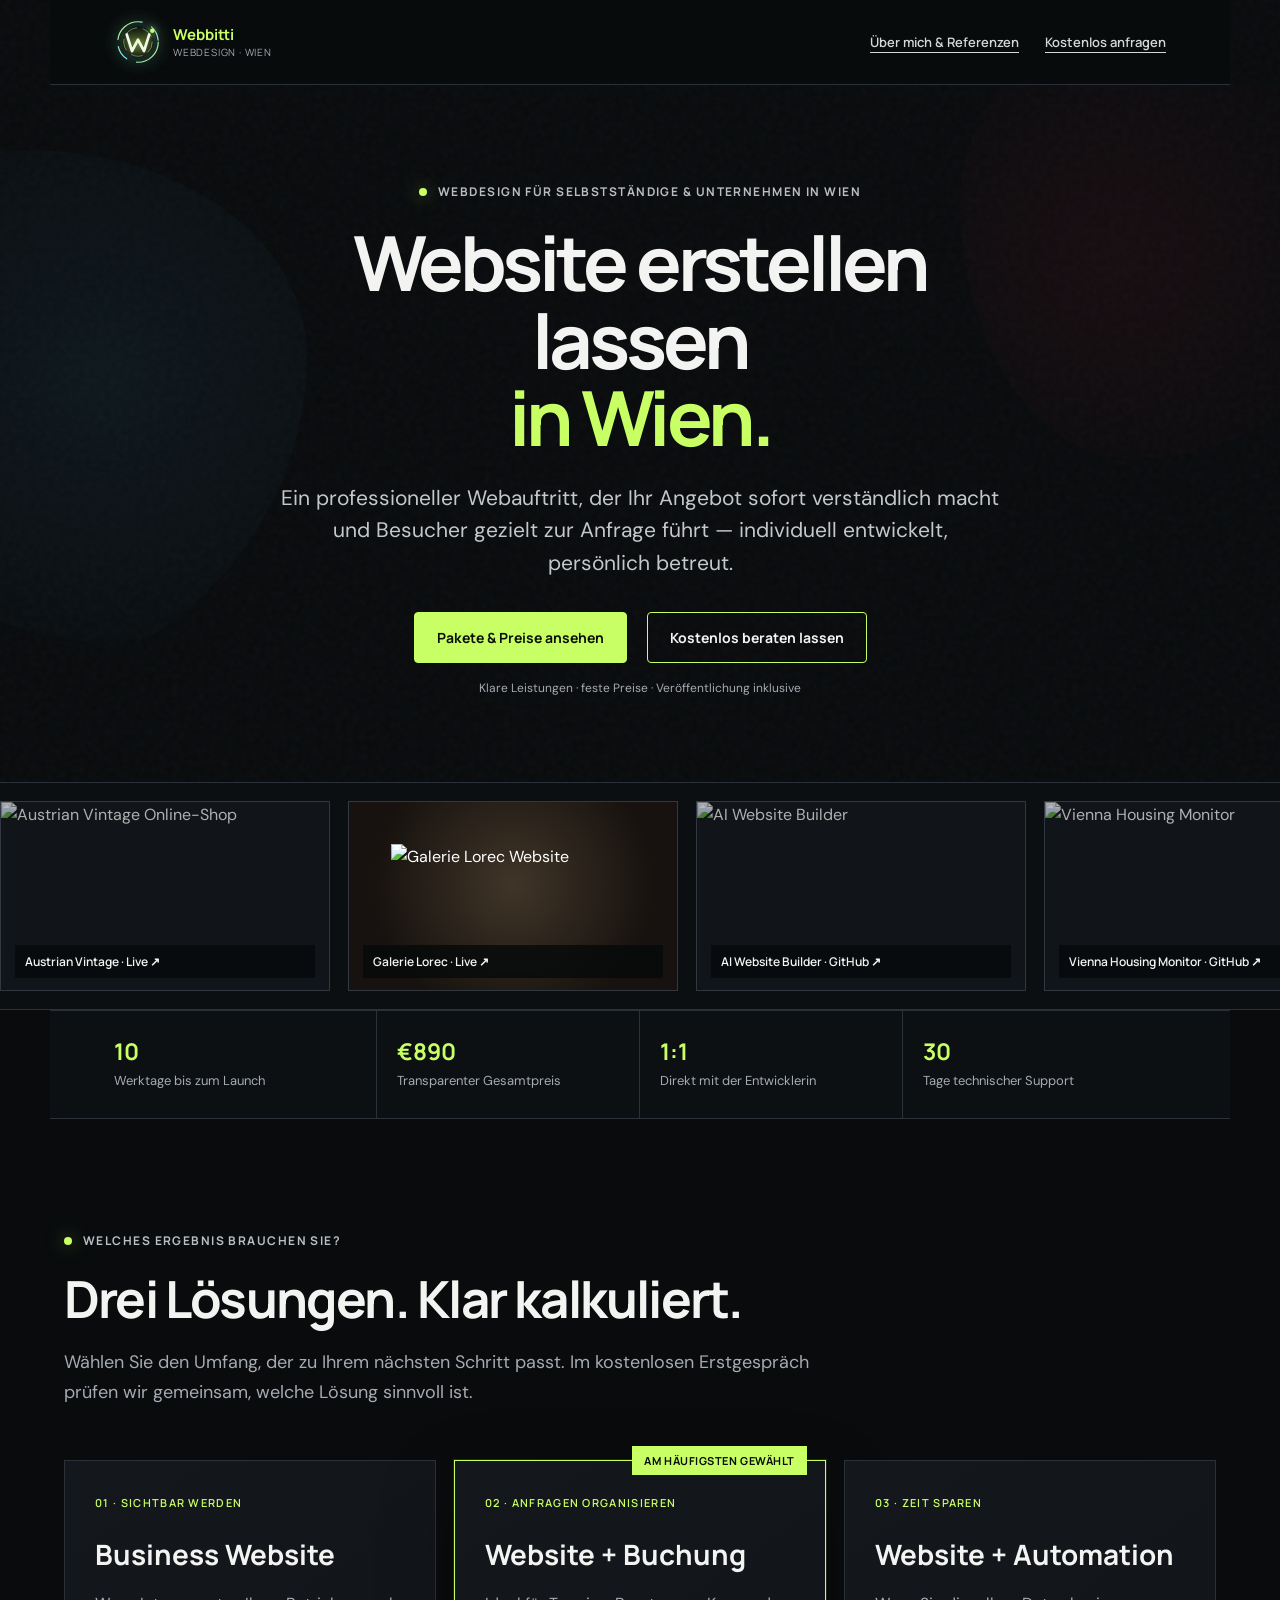
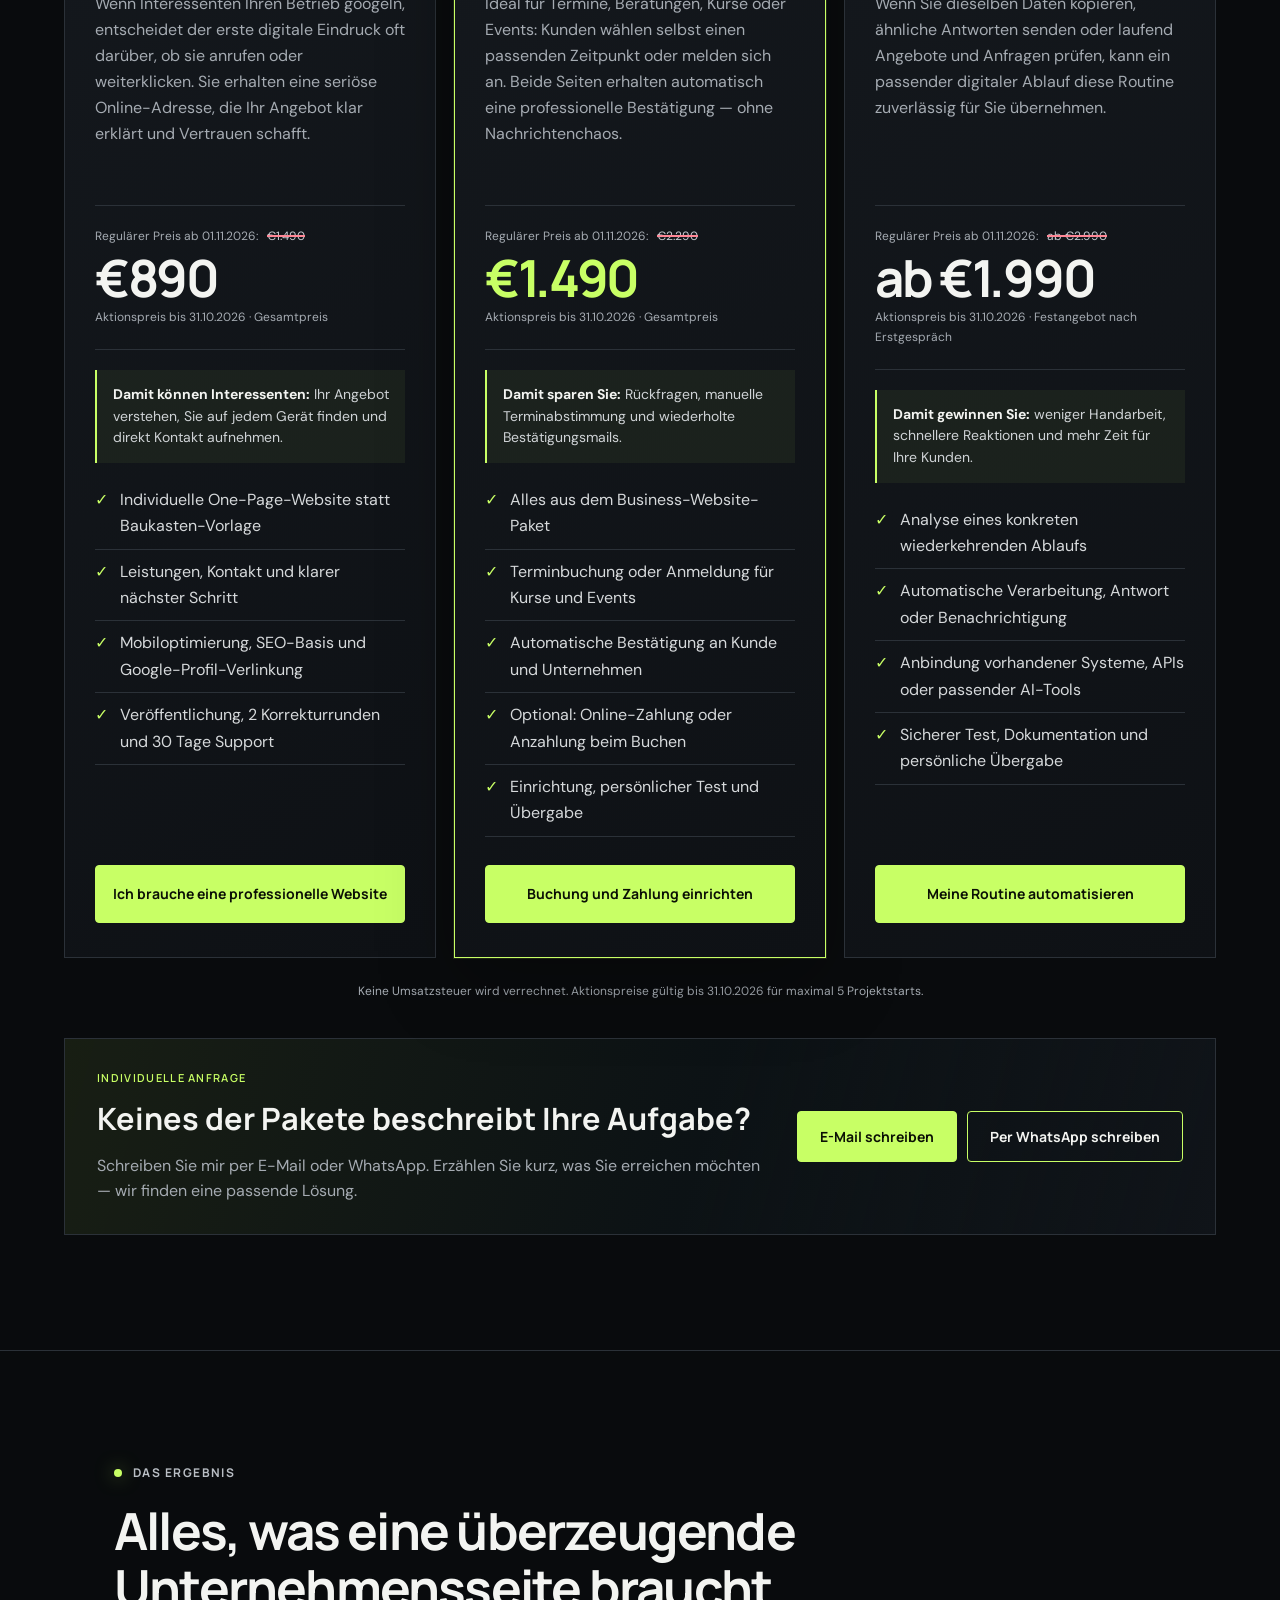
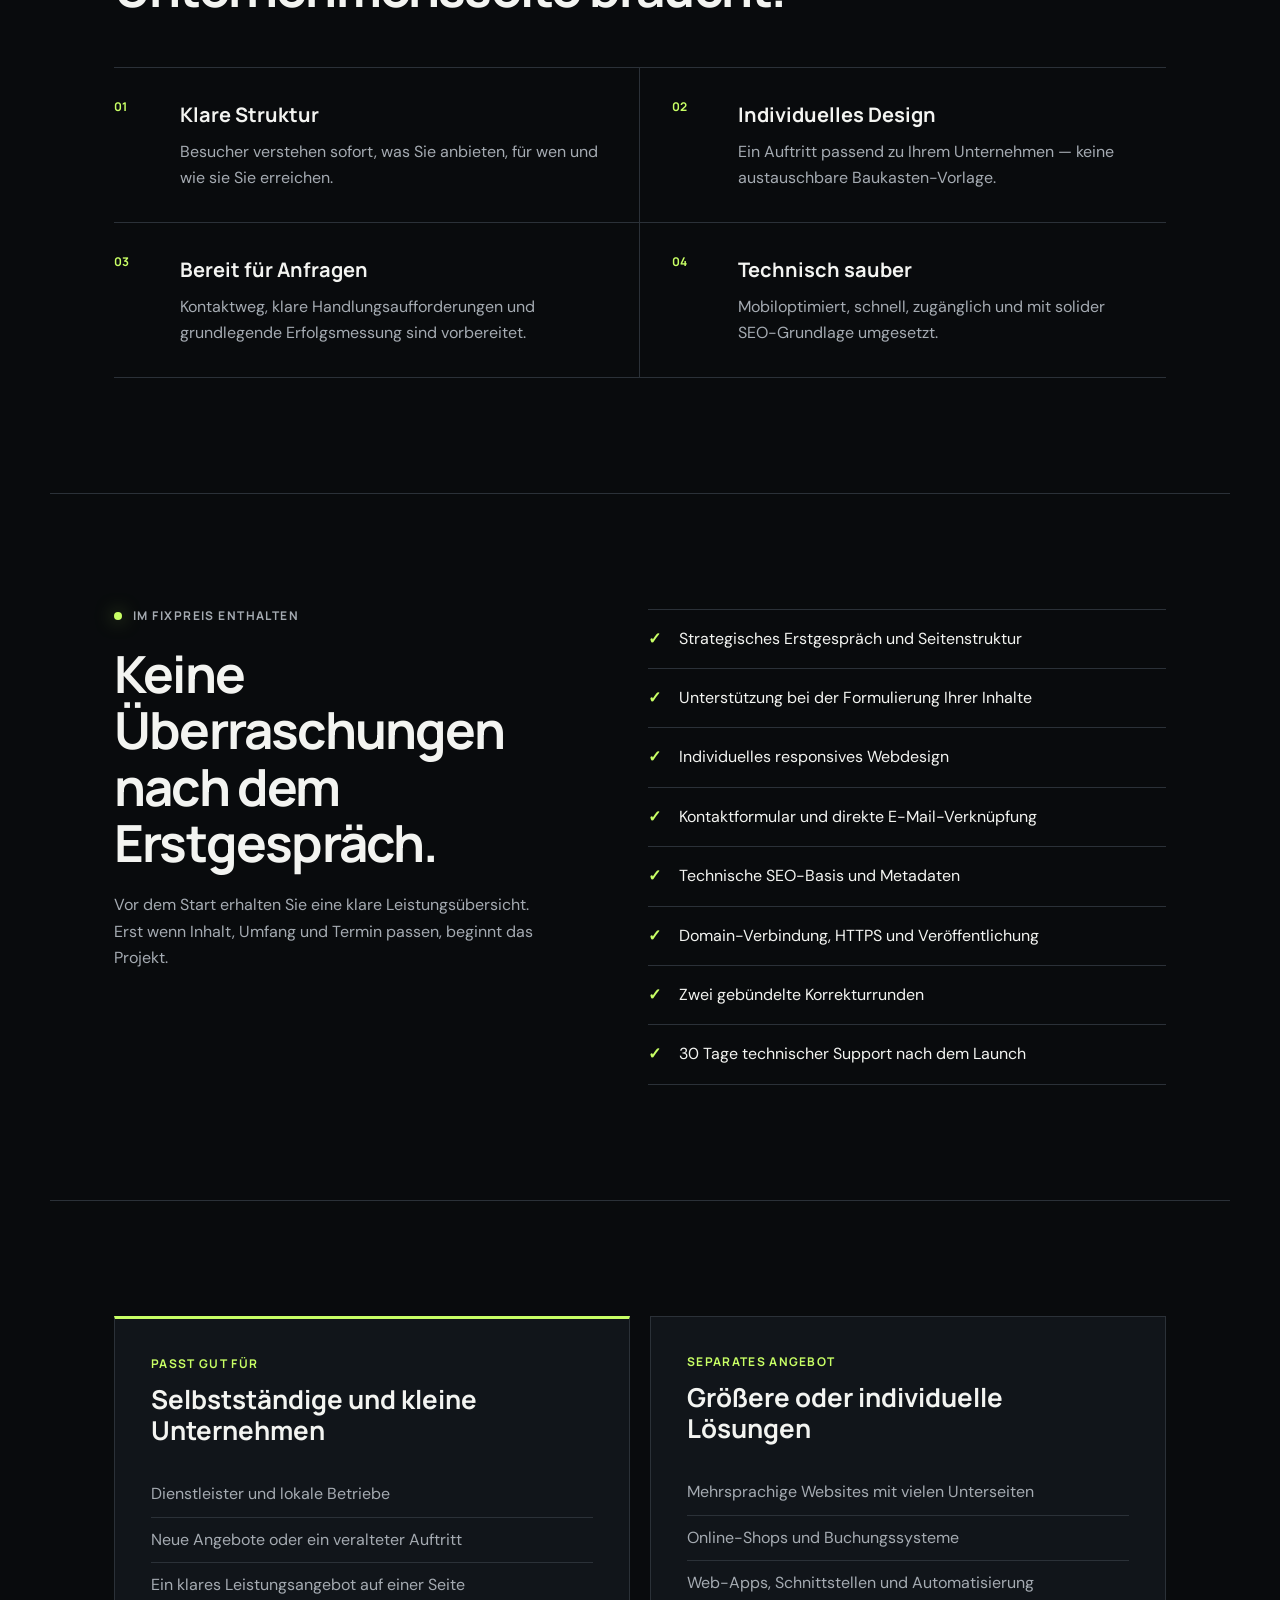
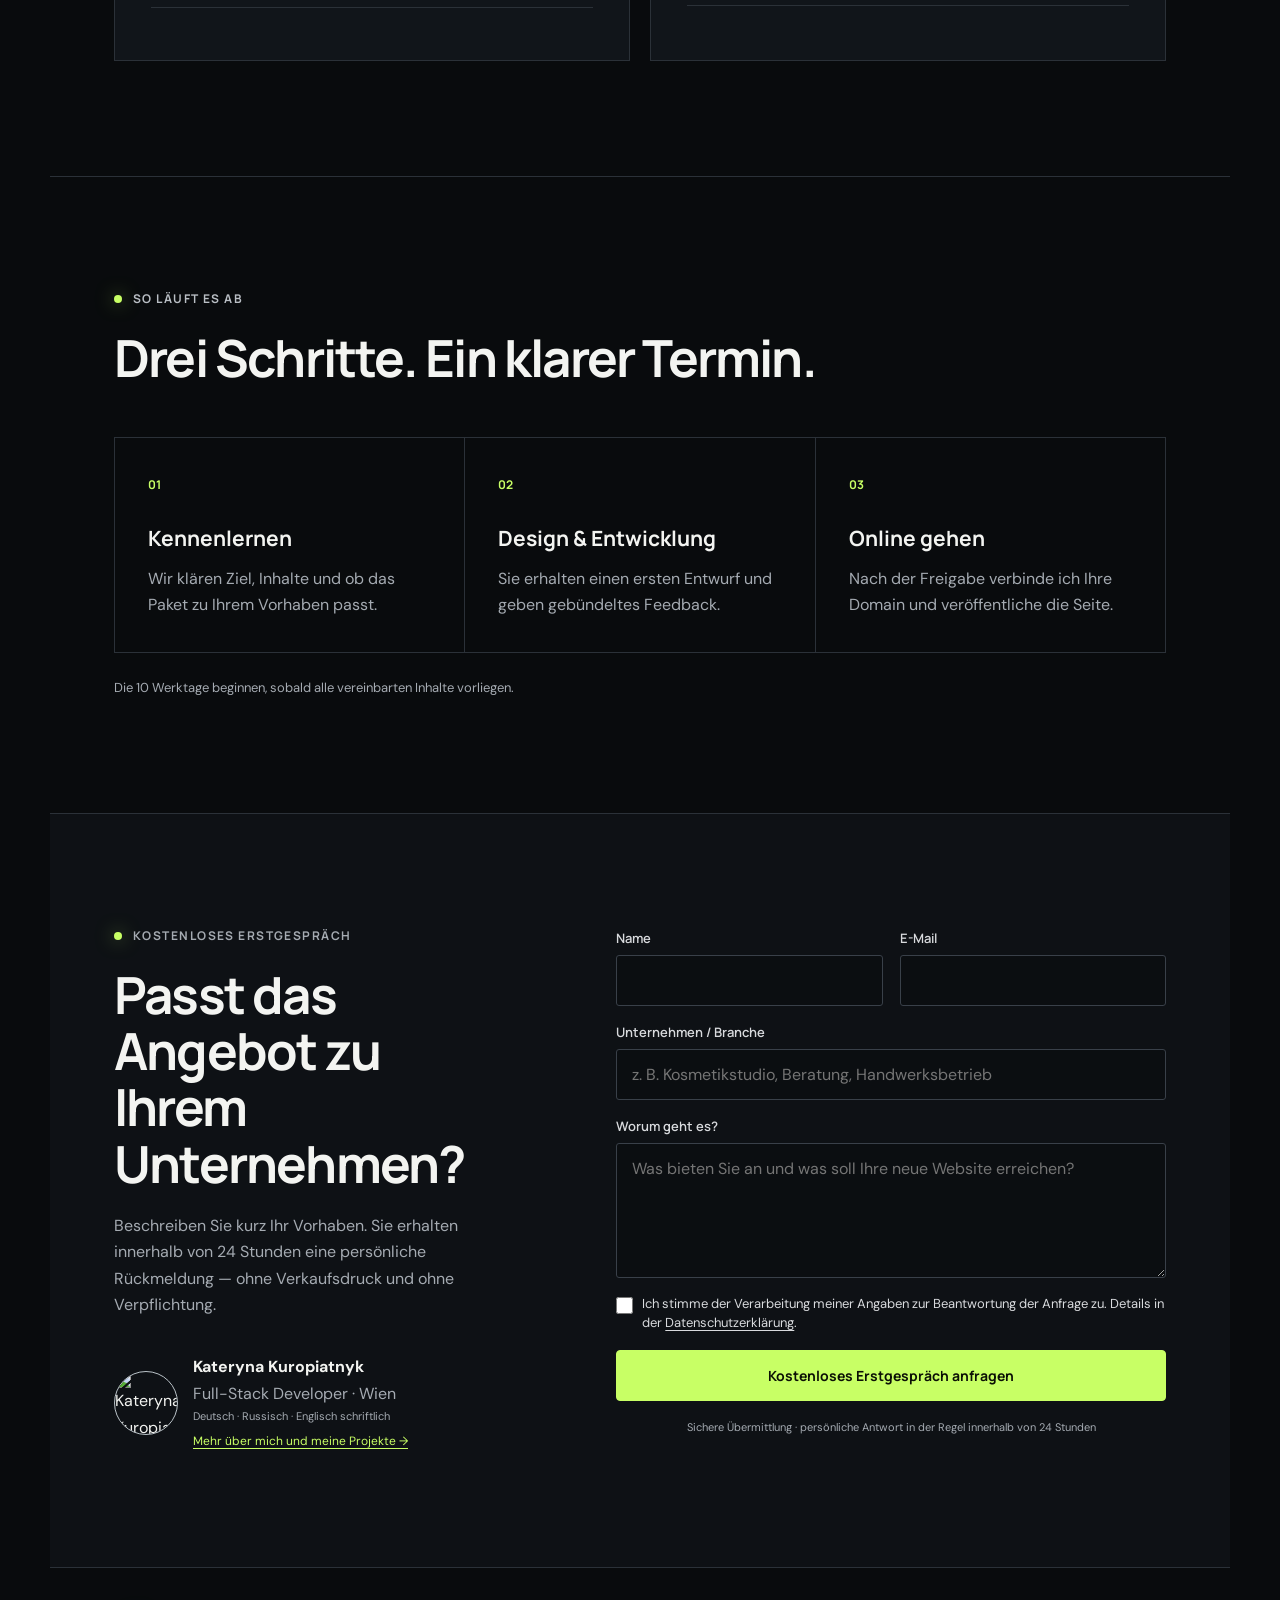
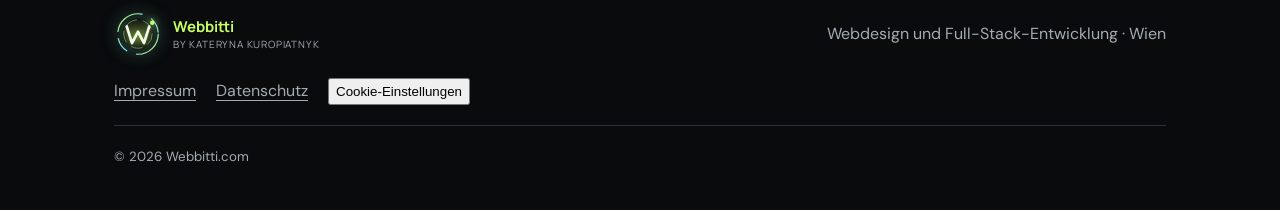
==== commit 5ef962a1: "Add secure contact delivery and confirmations" ====
--- a/webdesign/index.html
+++ b/webdesign/index.html
@@ -15,18 +15,18 @@
   <link rel="stylesheet" href="landing.css?v=2">
   <link rel="stylesheet" href="hero-center.css?v=2">
   <link rel="stylesheet" href="landing-return.css?v=1">
-  <link rel="stylesheet" href="logo-motion.css?v=1">
-  <link rel="stylesheet" href="package-detail.css?v=2">
+  <link rel="stylesheet" href="logo-motion.css?v=3">
+  <link rel="stylesheet" href="package-detail.css?v=5">
   <link rel="stylesheet" href="https://webbitti.com/cookie-consent.css?v=1">
   <script src="https://webbitti.com/tracking-config.js?v=1" defer></script>
-  <script src="https://webbitti.com/analytics-consent.js?v=1" defer></script>
-  <script src="landing.js?v=5" defer></script>
+  <script src="https://webbitti.com/analytics-consent.js?v=2" defer></script>
+  <script src="landing.js?v=6" defer></script>
   <script type="application/ld+json">{"@context":"https://schema.org","@type":"ProfessionalService","name":"Webbitti","url":"https://webbitti.com","areaServed":{"@type":"City","name":"Wien"},"makesOffer":[{"@type":"Offer","name":"Business Website","price":"890","priceCurrency":"EUR","validThrough":"2026-10-31"},{"@type":"Offer","name":"Website mit Buchung","price":"1490","priceCurrency":"EUR","validThrough":"2026-10-31"},{"@type":"Offer","name":"Website mit Automation","price":"1990","priceCurrency":"EUR"}]}</script>
 </head>
-<body>
+<body id="top">
   <a class="skip-link" href="#main">Zum Inhalt</a>
   <header class="topbar">
-    <a class="brand" href="https://webbitti.com" aria-label="Webbitti Hauptwebsite">
+    <a class="brand" href="#top" aria-label="Zum Seitenanfang">
       <span class="brand-mark" aria-hidden="true"><svg viewBox="0 0 64 64" focusable="false"><defs><linearGradient id="webbitti-glow" x1="0" y1="0" x2="1" y2="1"><stop stop-color="#c8ff65"/><stop offset=".55" stop-color="#71e4ff"/><stop offset="1" stop-color="#c8ff65"/></linearGradient></defs><circle class="logo-orbit outer" cx="32" cy="32" r="27"/><circle class="logo-orbit inner" cx="32" cy="32" r="19"/><path class="logo-w" d="M17 22l7 22 8-15 8 15 7-22"/><circle class="logo-spark" cx="51" cy="17" r="3"/></svg></span>
       <span><b>Webbitti</b><small>Webdesign · Wien</small></span>
     </a>
@@ -175,19 +175,23 @@
         </div>
       </div>
       <form id="landing-form">
+        <input class="form-trap" name="website" tabindex="-1" autocomplete="off" aria-hidden="true">
+        <input type="hidden" name="startedAt">
+        <input type="hidden" name="package" value="Individuelle Anfrage">
         <label>Name<input name="name" autocomplete="name" required></label>
         <label>E-Mail<input type="email" name="email" autocomplete="email" required></label>
         <label class="wide">Unternehmen / Branche<input name="company" autocomplete="organization" placeholder="z. B. Kosmetikstudio, Beratung, Handwerksbetrieb"></label>
         <label class="wide">Worum geht es?<textarea name="message" rows="5" required placeholder="Was bieten Sie an und was soll Ihre neue Website erreichen?"></textarea></label>
         <label class="consent wide"><input type="checkbox" required><span>Ich stimme der Verarbeitung meiner Angaben zur Beantwortung der Anfrage zu. Details in der <a href="https://webbitti.com/datenschutz.html">Datenschutzerklärung</a>.</span></label>
-        <button class="button primary wide" type="submit">Kostenloses Erstgespräch anfragen</button>
-        <small class="wide safe-note">Es öffnet sich Ihr E-Mail-Programm. Auf dieser Seite werden keine Formulardaten gespeichert.</small>
+        <button class="button primary wide" type="submit"><span>Kostenloses Erstgespräch anfragen</span></button>
+        <p class="form-status wide" role="status" aria-live="polite"></p>
+        <small class="wide safe-note">Sichere Übermittlung · persönliche Antwort in der Regel innerhalb von 24 Stunden</small>
       </form>
     </section>
   </main>
 
   <footer>
-    <a class="brand" href="https://webbitti.com"><span class="brand-mark" aria-hidden="true"><svg viewBox="0 0 64 64" focusable="false"><defs><linearGradient id="webbitti-glow" x1="0" y1="0" x2="1" y2="1"><stop stop-color="#c8ff65"/><stop offset=".55" stop-color="#71e4ff"/><stop offset="1" stop-color="#c8ff65"/></linearGradient></defs><circle class="logo-orbit outer" cx="32" cy="32" r="27"/><circle class="logo-orbit inner" cx="32" cy="32" r="19"/><path class="logo-w" d="M17 22l7 22 8-15 8 15 7-22"/><circle class="logo-spark" cx="51" cy="17" r="3"/></svg></span><span><b>Webbitti</b><small>by Kateryna Kuropiatnyk</small></span></a>
+    <a class="brand" href="#top" aria-label="Zum Seitenanfang"><span class="brand-mark" aria-hidden="true"><svg viewBox="0 0 64 64" focusable="false"><defs><linearGradient id="webbitti-glow" x1="0" y1="0" x2="1" y2="1"><stop stop-color="#c8ff65"/><stop offset=".55" stop-color="#71e4ff"/><stop offset="1" stop-color="#c8ff65"/></linearGradient></defs><circle class="logo-orbit outer" cx="32" cy="32" r="27"/><circle class="logo-orbit inner" cx="32" cy="32" r="19"/><path class="logo-w" d="M17 22l7 22 8-15 8 15 7-22"/><circle class="logo-spark" cx="51" cy="17" r="3"/></svg></span><span><b>Webbitti</b><small>by Kateryna Kuropiatnyk</small></span></a>
     <p>Webdesign und Full-Stack-Entwicklung · Wien</p>
     <nav aria-label="Rechtliches"><a href="https://webbitti.com/impressum.html">Impressum</a><a href="https://webbitti.com/datenschutz.html">Datenschutz</a><button class="cookie-settings-link" type="button" data-cookie-settings>Cookie-Einstellungen</button></nav>
     <small>© <span id="year"></span> Webbitti.com</small>
--- a/webdesign/logo-motion.css
+++ b/webdesign/logo-motion.css
@@ -29,4 +29,9 @@
 @keyframes logo-spin-reverse { to { transform:rotate(-360deg); } }
 @keyframes logo-breathe { 50% { transform:scale(1.12); opacity:.58; } }
 @keyframes spark-pulse { to { r:4px; } }
-@media (prefers-reduced-motion:reduce) { .logo-orbit,.logo-spark,.brand-mark::before { animation:none!important; } }
+@media (prefers-reduced-motion:reduce) {
+  .logo-orbit.outer { animation:logo-spin 8s linear infinite!important; }
+  .logo-orbit.inner { animation:logo-spin-reverse 5s linear infinite!important; }
+  .logo-spark { animation:logo-spin 4s linear infinite!important; }
+  .brand-mark::before { animation:logo-breathe 2.8s ease-in-out infinite!important; }
+}
--- a/webdesign/package-detail.css
+++ b/webdesign/package-detail.css
@@ -13,3 +13,6 @@
 @media(max-width:980px){.package-need{min-height:0}}
 @media(max-width:760px){.custom-project-cta{grid-template-columns:1fr;padding:26px 22px}.custom-project-actions{justify-content:flex-start}.custom-project-actions .button{flex:1 1 210px;text-align:center}}
 @media(hover:hover){.feature-list article:hover,.fit-card:hover,.process li:hover{background:rgba(255,255,255,.94);color:#162433;box-shadow:0 16px 36px rgba(0,0,0,.3)}.feature-list article:hover h3,.fit-card:hover h3,.process li:hover h3,.feature-list article:hover p,.fit-card:hover li,.process li:hover p{color:#162433}.feature-list article:hover>b,.fit-card:hover>p,.process li:hover>b{color:#28536b}.fit-card:hover li{border-color:#c9d0d5}}
+@media(prefers-reduced-motion:reduce){.work-track{animation:portfolio-flow 50s linear infinite!important;transform:none}}
+@media(max-width:980px){.offer-grid .package-card,.offer-grid .package-card.featured{order:initial}}
+.form-trap{position:absolute!important;left:-10000px!important;width:1px!important;height:1px!important;opacity:0!important;pointer-events:none!important}.form-status{display:none;margin:0;padding:12px 14px;border:1px solid var(--line);font-size:14px}.form-status.success,.form-status.error{display:block}.form-status.success{border-color:#86b844;background:rgba(200,255,101,.08);color:#dfffb0}.form-status.error{border-color:#bd5d67;background:rgba(189,93,103,.1);color:#ffd9dd}.form-status a{font-weight:700;text-underline-offset:3px}.contact button[disabled]{cursor:wait;opacity:.68}
